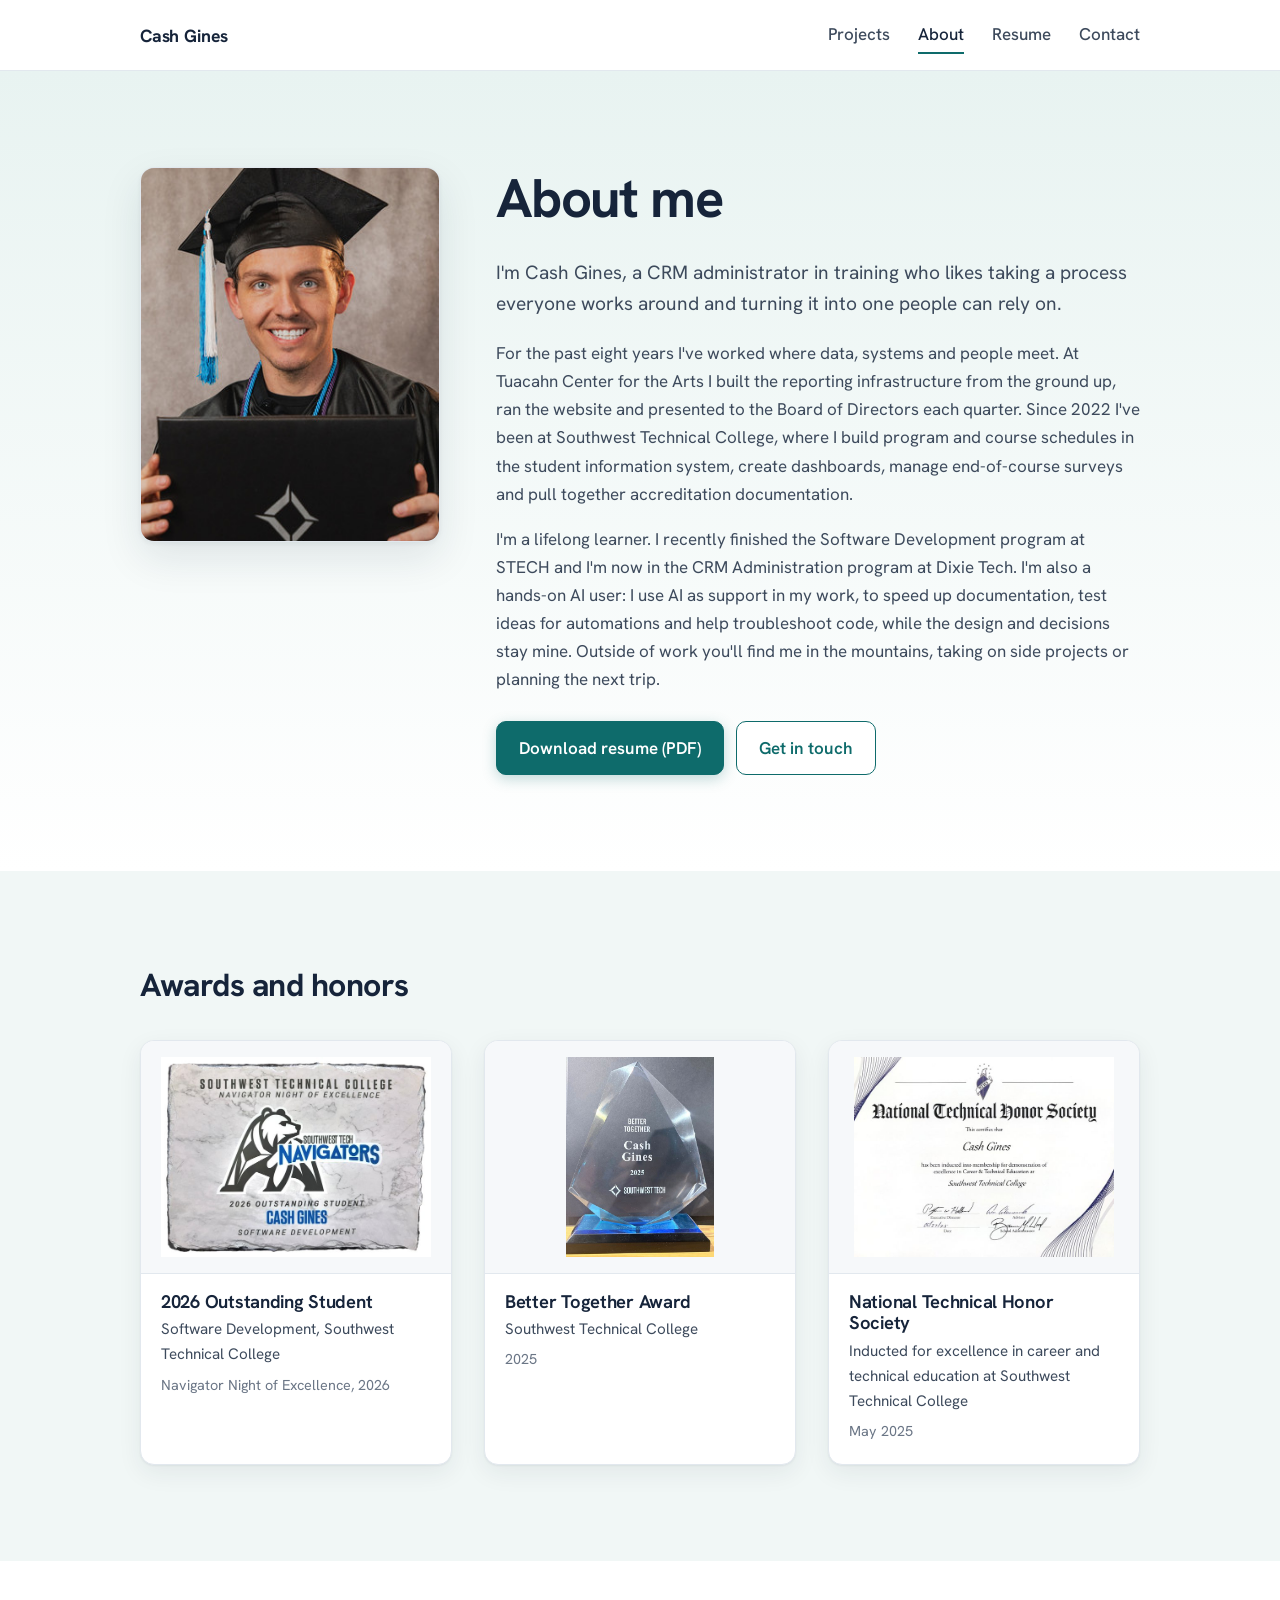
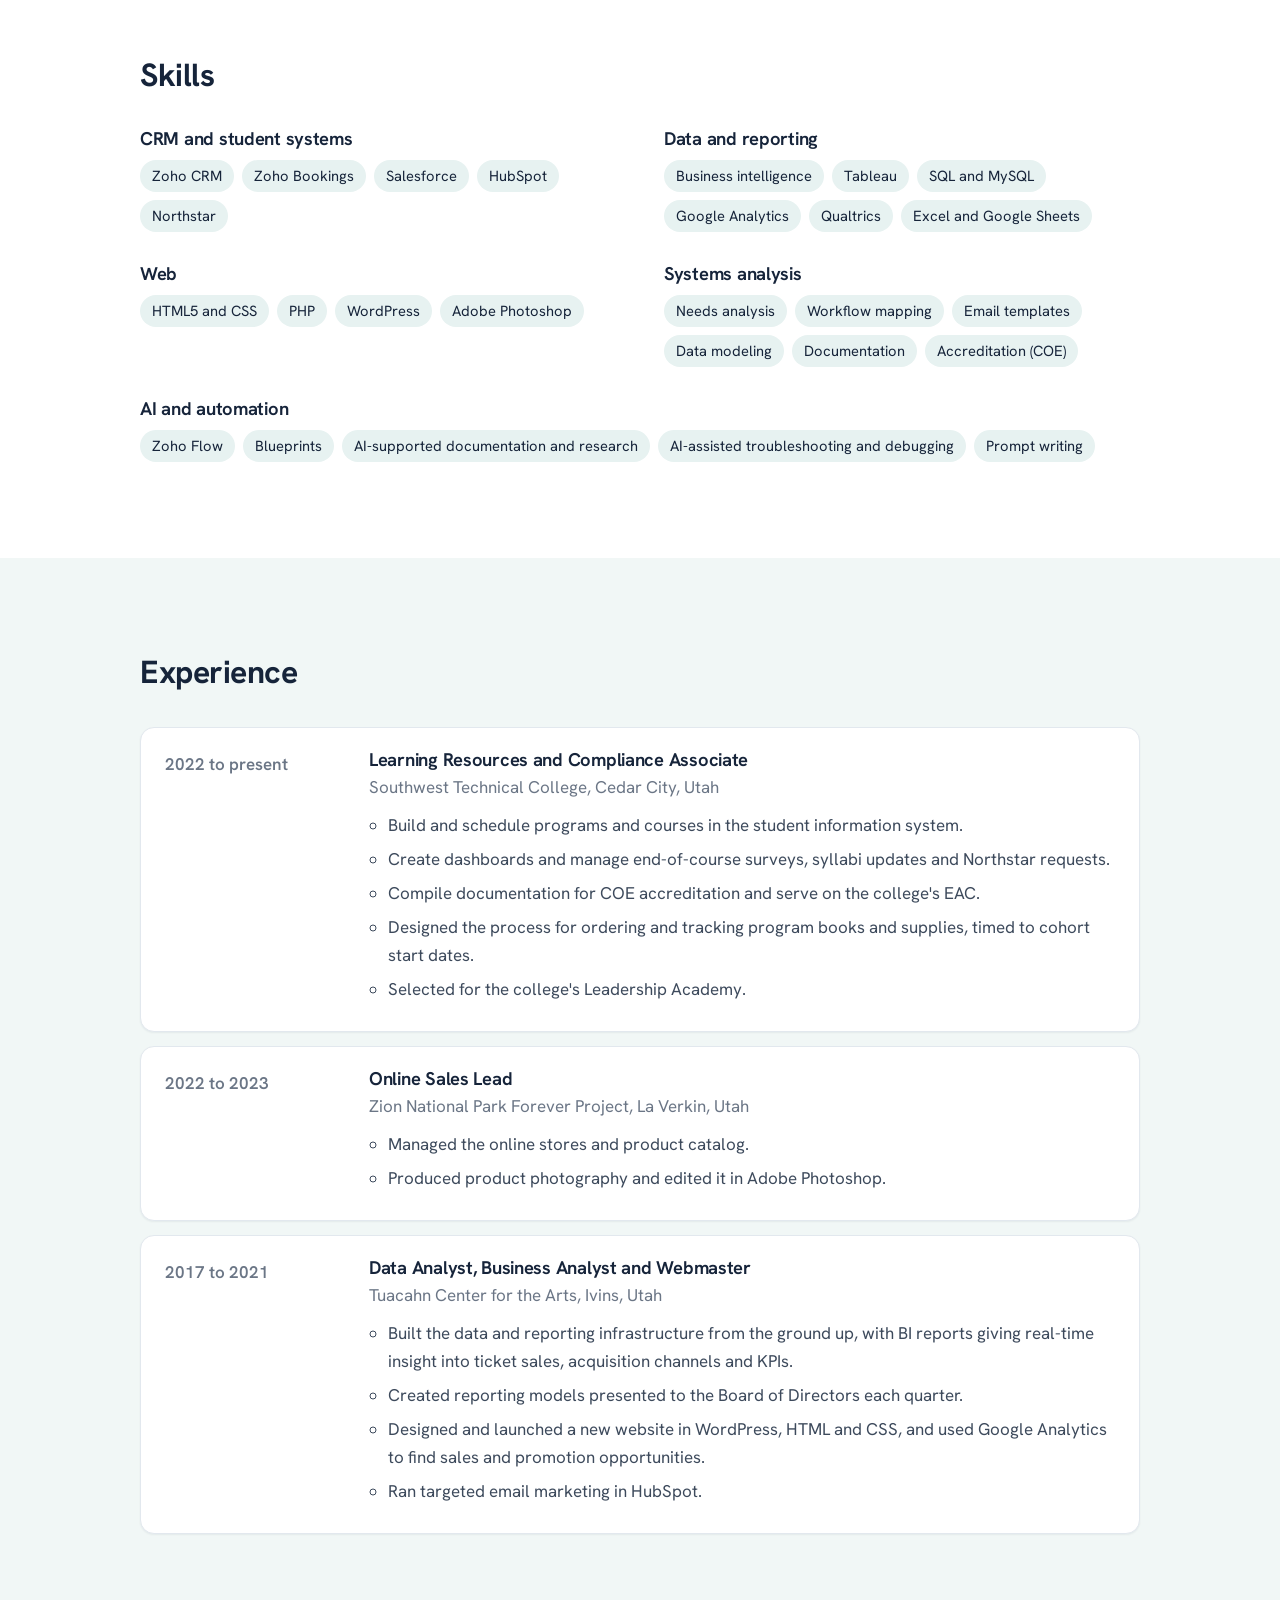
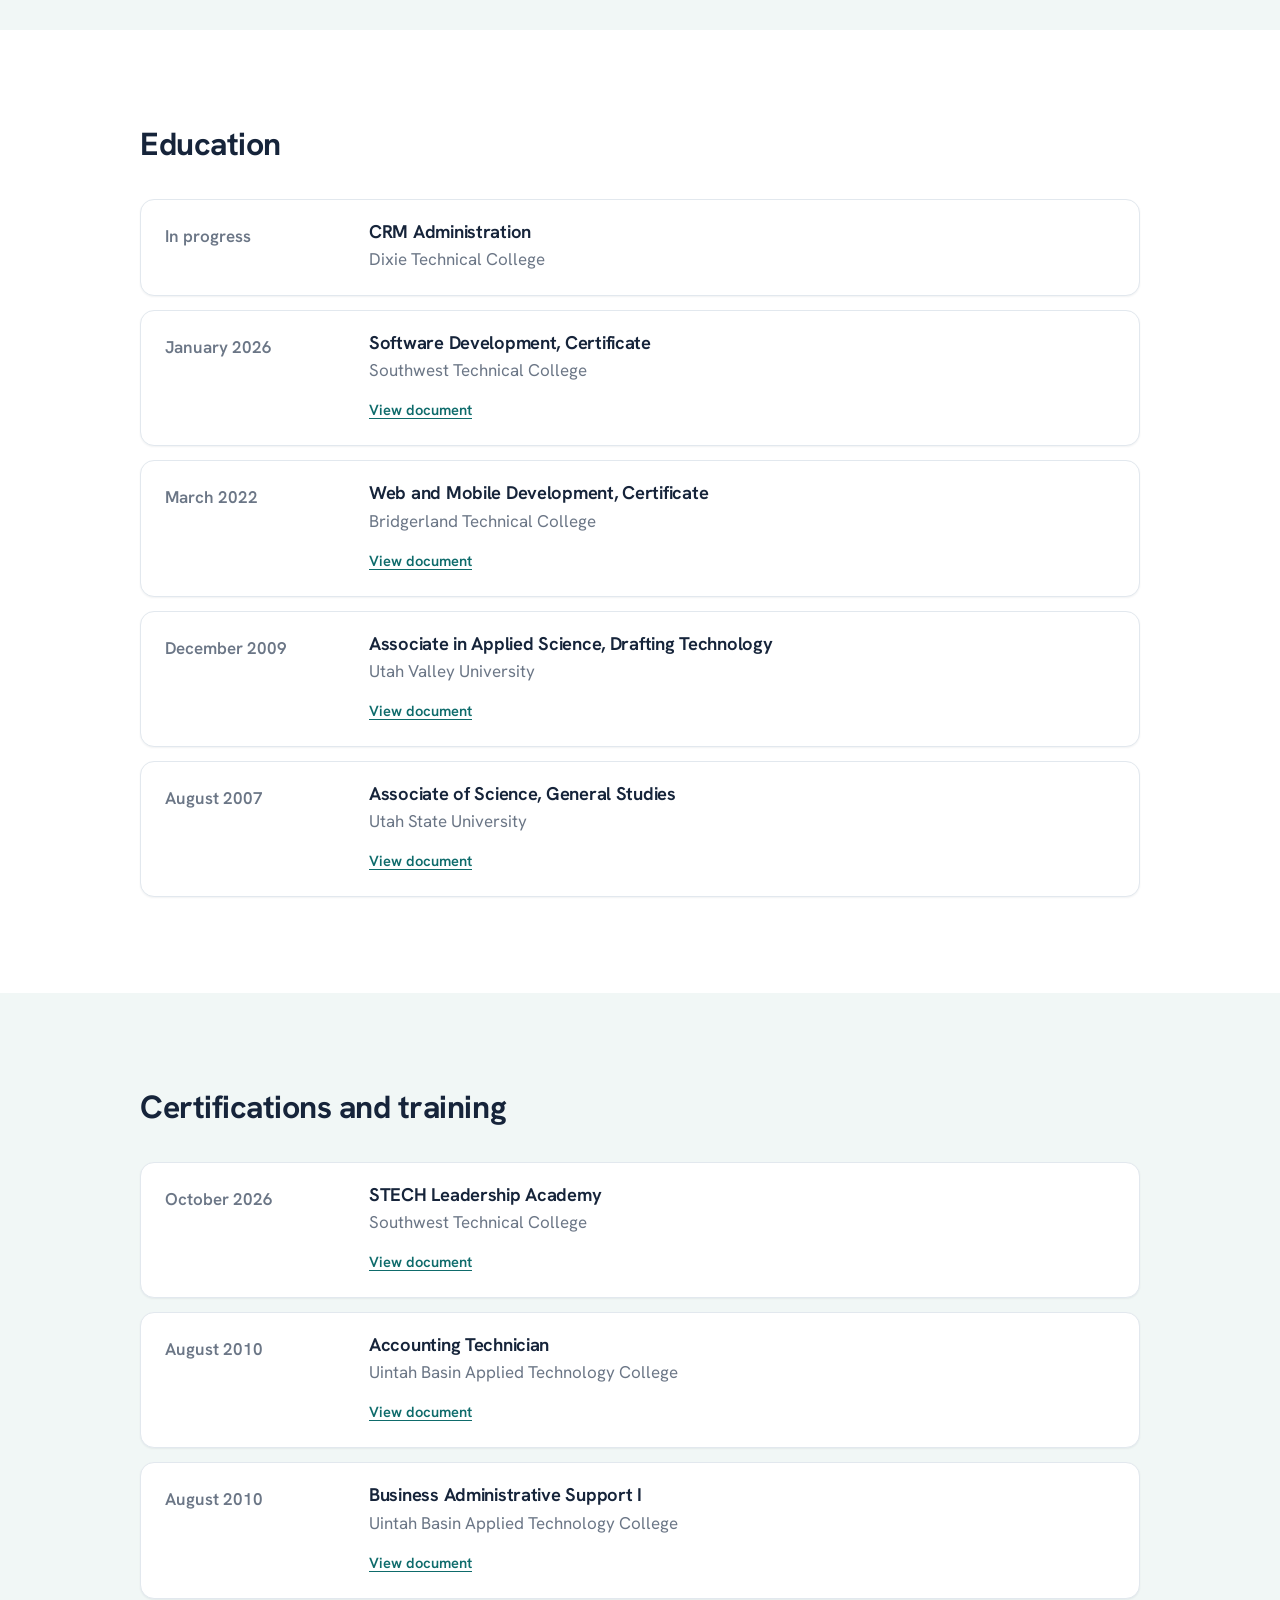
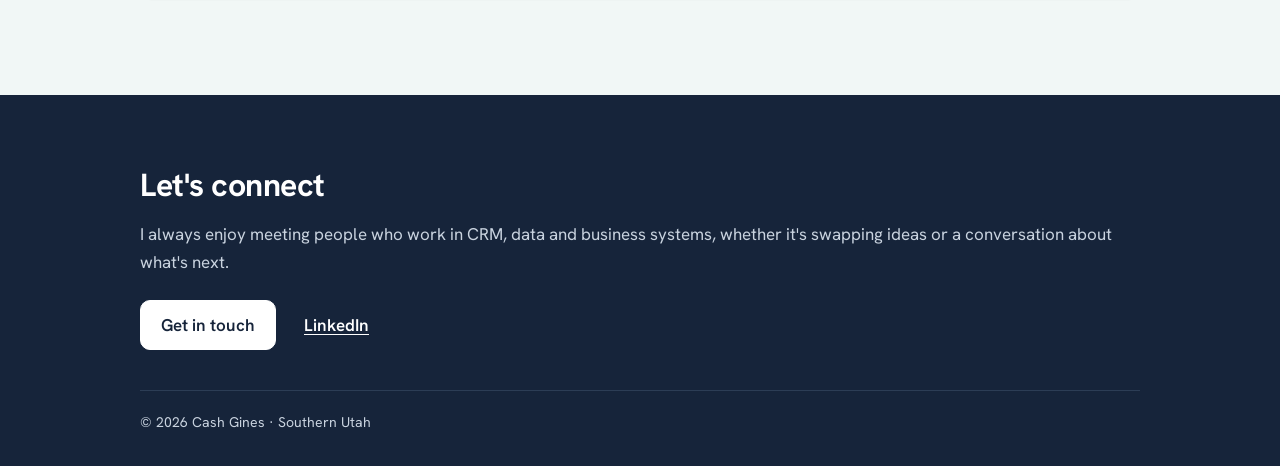
==== about.html @ d4843803 "update" ====
<!doctype html>
<html lang="en">
<head>
  <meta charset="utf-8">
  <meta name="viewport" content="width=device-width, initial-scale=1">
  <title>About | Cash Gines</title>
  <meta name="description" content="About Cash Gines: skills, experience, education and resume.">
  <link rel="icon" href="assets/img/favicon.svg" type="image/svg+xml">
  <link rel="preconnect" href="https://fonts.googleapis.com">
  <link rel="preconnect" href="https://fonts.gstatic.com" crossorigin>
  <link href="https://fonts.googleapis.com/css2?family=Hanken+Grotesk:wght@400;500;600;700&display=swap" rel="stylesheet">
  <link rel="stylesheet" href="assets/css/style.css">
  <script src="assets/js/lightbox.js" defer></script>
</head>
<body>
  <a class="skip-link" href="#main">Skip to content</a>

  <header class="site-header">
    <div class="wrap">
      <a class="brand" href="index.html">Cash Gines</a>
      <nav class="nav" aria-label="Main">
        <a href="projects.html">Projects</a>
        <a href="about.html" aria-current="page">About</a>
        <a href="assets/resume.pdf">Resume</a>
        <a href="contact.html">Contact</a>
      </nav>
    </div>
  </header>

  <main id="main">
    <section class="section page-head-about">
      <div class="wrap about-intro">
        <div class="portrait">
          <img src="assets/img/headshot-640.jpg"
               srcset="assets/img/headshot-320.jpg 320w, assets/img/headshot-640.jpg 640w, assets/img/headshot-960.jpg 960w, assets/img/headshot-1200.jpg 1200w"
               sizes="(max-width: 720px) 280px, 300px"
               alt="Cash Gines smiling in a graduation cap and gown" width="1200" height="1500">
        </div>
        <div>
          <h1>About me</h1>
          <p class="lead">I'm Cash Gines, a CRM administrator in training who likes taking a process everyone works around and turning it into one people can rely on.</p>
          <p>For the past eight years I've worked where data, systems and people meet. At Tuacahn Center for the Arts I built the reporting infrastructure from the ground up, ran the website and presented to the Board of Directors each quarter. Since 2022 I've been at Southwest Technical College, where I build program and course schedules in the student information system, create dashboards, manage end-of-course surveys and pull together accreditation documentation.</p>
          <p>I'm a lifelong learner. I recently finished the Software Development program at STECH and I'm now in the CRM Administration program at Dixie Tech. I'm also a hands-on AI user: I use AI as support in my work, to speed up documentation, test ideas for automations and help troubleshoot code, while the design and decisions stay mine. Outside of work you'll find me in the mountains, taking on side projects or planning the next trip.</p>
          <div class="actions">
            <a class="btn btn-primary" href="assets/resume.pdf">Download resume (PDF)</a>
            <a class="btn btn-secondary" href="contact.html">Get in touch</a>
          </div>
        </div>
      </div>
    </section>

    <section class="section band">
      <div class="wrap">
        <div class="section-intro"><h2>Awards and honors</h2></div>
        <ul class="awards">
          <li class="award">
            <a class="award-img" href="assets/img/credentials/award-outstanding-student-2026.jpg" data-lightbox data-caption="2026 Outstanding Student">
              <img src="assets/img/credentials/award-outstanding-student-2026-thumb.jpg" alt="2026 Outstanding Student" loading="lazy">
            </a>
            <div class="award-body">
              <h3>2026 Outstanding Student</h3>
              <p class="award-org">Software Development, Southwest Technical College</p>
              <p class="award-date">Navigator Night of Excellence, 2026</p>
            </div>
          </li>
          <li class="award">
            <a class="award-img" href="assets/img/credentials/award-better-together-2025.jpg" data-lightbox data-caption="Better Together Award">
              <img src="assets/img/credentials/award-better-together-2025-thumb.jpg" alt="Better Together Award" loading="lazy">
            </a>
            <div class="award-body">
              <h3>Better Together Award</h3>
              <p class="award-org">Southwest Technical College</p>
              <p class="award-date">2025</p>
            </div>
          </li>
          <li class="award">
            <a class="award-img" href="assets/img/credentials/nths-induction-2025.jpg" data-lightbox data-caption="National Technical Honor Society">
              <img src="assets/img/credentials/nths-induction-2025-thumb.jpg" alt="National Technical Honor Society" loading="lazy">
            </a>
            <div class="award-body">
              <h3>National Technical Honor Society</h3>
              <p class="award-org">Inducted for excellence in career and technical education at Southwest Technical College</p>
              <p class="award-date">May 2025</p>
            </div>
          </li>
        </ul>
      </div>
    </section>

    <section class="section">
      <div class="wrap">
        <div class="section-intro"><h2>Skills</h2></div>
        <div class="skills">
          <div>
            <h3>CRM and student systems</h3>
            <ul><li>Zoho CRM</li><li>Zoho Bookings</li><li>Salesforce</li><li>HubSpot</li><li>Northstar</li></ul>
          </div>
          <div>
            <h3>Data and reporting</h3>
            <ul><li>Business intelligence</li><li>Tableau</li><li>SQL and MySQL</li><li>Google Analytics</li><li>Qualtrics</li><li>Excel and Google Sheets</li></ul>
          </div>
          <div>
            <h3>Web</h3>
            <ul><li>HTML5 and CSS</li><li>PHP</li><li>WordPress</li><li>Adobe Photoshop</li></ul>
          </div>
          <div>
            <h3>Systems analysis</h3>
            <ul><li>Needs analysis</li><li>Workflow mapping</li><li>Email templates</li><li>Data modeling</li><li>Documentation</li><li>Accreditation (COE)</li></ul>
          </div>
          <div class="skills-wide">
            <h3>AI and automation</h3>
            <ul><li>Zoho Flow</li><li>Blueprints</li><li>AI-supported documentation and research</li><li>AI-assisted troubleshooting and debugging</li><li>Prompt writing</li></ul>
          </div>
        </div>
      </div>
    </section>

    <section class="section band">
      <div class="wrap">
        <div class="section-intro"><h2>Experience</h2></div>
        <ol class="timeline">
          <li>
            <div class="when">2022 to present</div>
            <div>
              <h3>Learning Resources and Compliance Associate</h3>
              <div class="where">Southwest Technical College, Cedar City, Utah</div>
              <ul>
                <li>Build and schedule programs and courses in the student information system.</li>
                <li>Create dashboards and manage end-of-course surveys, syllabi updates and Northstar requests.</li>
                <li>Compile documentation for COE accreditation and serve on the college's EAC.</li>
                <li>Designed the process for ordering and tracking program books and supplies, timed to cohort start dates.</li>
                <li>Selected for the college's Leadership Academy.</li>
              </ul>
            </div>
          </li>
          <li>
            <div class="when">2022 to 2023</div>
            <div>
              <h3>Online Sales Lead</h3>
              <div class="where">Zion National Park Forever Project, La Verkin, Utah</div>
              <ul>
                <li>Managed the online stores and product catalog.</li>
                <li>Produced product photography and edited it in Adobe Photoshop.</li>
              </ul>
            </div>
          </li>
          <li>
            <div class="when">2017 to 2021</div>
            <div>
              <h3>Data Analyst, Business Analyst and Webmaster</h3>
              <div class="where">Tuacahn Center for the Arts, Ivins, Utah</div>
              <ul>
                <li>Built the data and reporting infrastructure from the ground up, with BI reports giving real-time insight into ticket sales, acquisition channels and KPIs.</li>
                <li>Created reporting models presented to the Board of Directors each quarter.</li>
                <li>Designed and launched a new website in WordPress, HTML and CSS, and used Google Analytics to find sales and promotion opportunities.</li>
                <li>Ran targeted email marketing in HubSpot.</li>
              </ul>
            </div>
          </li>
        </ol>
      </div>
    </section>

    <section class="section">
      <div class="wrap">
        <div class="section-intro"><h2>Education</h2></div>
        <ol class="timeline">
          <li>
            <div class="when">In progress</div>
            <div>
              <h3>CRM Administration</h3>
              <div class="where">Dixie Technical College</div>
            </div>
          </li>
          <li>
            <div class="when">January 2026</div>
            <div>
              <h3>Software Development, Certificate</h3>
              <div class="where">Southwest Technical College</div>
              <a class="view-doc" href="assets/img/credentials/stech-software-development-2026.jpg" data-lightbox data-caption="Software Development, Certificate">View document</a>
            </div>
          </li>
          <li>
            <div class="when">March 2022</div>
            <div>
              <h3>Web and Mobile Development, Certificate</h3>
              <div class="where">Bridgerland Technical College</div>
              <a class="view-doc" href="assets/img/credentials/bridgerland-web-mobile-2022.jpg" data-lightbox data-caption="Web and Mobile Development, Certificate">View document</a>
            </div>
          </li>
          <li>
            <div class="when">December 2009</div>
            <div>
              <h3>Associate in Applied Science, Drafting Technology</h3>
              <div class="where">Utah Valley University</div>
              <a class="view-doc" href="assets/img/credentials/uvu-aas-drafting-2009.jpg" data-lightbox data-caption="Associate in Applied Science, Drafting Technology">View document</a>
            </div>
          </li>
          <li>
            <div class="when">August 2007</div>
            <div>
              <h3>Associate of Science, General Studies</h3>
              <div class="where">Utah State University</div>
              <a class="view-doc" href="assets/img/credentials/usu-as-general-studies-2007.jpg" data-lightbox data-caption="Associate of Science, General Studies">View document</a>
            </div>
          </li>
        </ol>
      </div>
    </section>

    <section class="section band">
      <div class="wrap">
        <div class="section-intro"><h2>Certifications and training</h2></div>
        <ol class="timeline">
          <li>
            <div class="when">October 2026</div>
            <div>
              <h3>STECH Leadership Academy</h3>
              <div class="where">Southwest Technical College</div>
              <a class="view-doc" href="assets/img/credentials/stech-leadership-academy-2026.jpg" data-lightbox data-caption="STECH Leadership Academy">View document</a>
            </div>
          </li>
          <li>
            <div class="when">August 2010</div>
            <div>
              <h3>Accounting Technician</h3>
              <div class="where">Uintah Basin Applied Technology College</div>
              <a class="view-doc" href="assets/img/credentials/ubatc-accounting-technician-2010.jpg" data-lightbox data-caption="Accounting Technician">View document</a>
            </div>
          </li>
          <li>
            <div class="when">August 2010</div>
            <div>
              <h3>Business Administrative Support I</h3>
              <div class="where">Uintah Basin Applied Technology College</div>
              <a class="view-doc" href="assets/img/credentials/ubatc-business-admin-support-2010.jpg" data-lightbox data-caption="Business Administrative Support I">View document</a>
            </div>
          </li>
        </ol>
      </div>
    </section>
  </main>

  <footer class="site-footer">
    <div class="wrap">
      <div class="footer-top">
        <div>
          <h2>Let's connect</h2>
          <p>I always enjoy meeting people who work in CRM, data and business systems, whether it's swapping ideas or a conversation about what's next.</p>
        </div>
        <ul class="footer-links">
          <li><a class="btn btn-light" href="contact.html">Get in touch</a></li>
          <li><a href="https://www.linkedin.com/in/your-profile">LinkedIn</a></li>
        </ul>
      </div>
      <p class="footer-meta">© 2026 Cash Gines · Southern Utah</p>
    </div>
  </footer>
  <dialog class="lightbox" aria-label="Document viewer">
    <button class="lightbox-close" type="button" aria-label="Close">&times;</button>
    <img alt="">
    <p class="lightbox-caption"></p>
  </dialog>
</body>
</html>
---- assets/css/style.css ----
/* ==========================================================
   Portfolio styles
   Edit the colors and fonts in :root to change the whole site.
   ========================================================== */

:root {
  --ink: #16243a;          /* headings, nav */
  --text: #3d4a5c;         /* body text */
  --muted: #6b7686;        /* secondary text */
  --paper: #ffffff;        /* page background */
  --surface: #ffffff;      /* cards and panels */
  --band: #f1f7f6;         /* soft teal bands between sections */
  --wash: #e8f3f1;         /* top-of-page tint */
  --line: #e2e8ee;         /* borders and rules */
  --accent: #0e6b6b;       /* links, buttons, pipeline */
  --accent-dark: #0a5252;
  --accent-soft: #e7f2f1;

  --font: "Hanken Grotesk", system-ui, -apple-system, "Segoe UI", sans-serif;

  --wrap: 1080px;
  --gutter: clamp(16px, 4vw, 40px);
  --radius: 14px;
  --shadow-sm: 0 1px 2px rgba(22, 36, 58, 0.06);
  --shadow: 0 1px 2px rgba(22, 36, 58, 0.05), 0 8px 24px rgba(22, 36, 58, 0.07);
  --shadow-lg: 0 2px 4px rgba(22, 36, 58, 0.05), 0 16px 40px rgba(22, 36, 58, 0.10);
}

*,
*::before,
*::after { box-sizing: border-box; }

html { -webkit-text-size-adjust: 100%; }

body {
  margin: 0;
  background: var(--paper);
  color: var(--text);
  font-family: var(--font);
  font-size: 1.0625rem;
  line-height: 1.65;
}

img { max-width: 100%; display: block; }

a { color: var(--accent); text-underline-offset: 3px; }
a:hover { color: var(--accent-dark); }

:focus-visible {
  outline: 3px solid var(--accent);
  outline-offset: 3px;
  border-radius: 4px;
}

h1, h2, h3 {
  color: var(--ink);
  line-height: 1.15;
  letter-spacing: -0.015em;
  margin: 0 0 0.5em;
}
h1 { font-size: clamp(2.1rem, 5vw, 3.4rem); font-weight: 700; letter-spacing: -0.03em; }
h2 { font-size: clamp(1.5rem, 3vw, 2rem); font-weight: 700; }
h3 { font-size: 1.15rem; font-weight: 650; }
p { margin: 0 0 1em; max-width: 68ch; }

.wrap {
  max-width: var(--wrap);
  margin: 0 auto;
  padding: 0 var(--gutter);
}

.skip-link {
  position: absolute;
  left: -999px;
  top: 8px;
  background: var(--ink);
  color: #fff;
  padding: 8px 14px;
  border-radius: 6px;
  z-index: 10;
}
.skip-link:focus { left: 8px; }

/* ---------- Header ---------- */

.site-header {
  position: sticky;
  top: 0;
  z-index: 20;
  background: rgba(255, 255, 255, 0.88);
  -webkit-backdrop-filter: saturate(180%) blur(12px);
  backdrop-filter: saturate(180%) blur(12px);
  border-bottom: 1px solid var(--line);
}
.site-header .wrap {
  display: flex;
  align-items: center;
  justify-content: space-between;
  gap: 16px;
  flex-wrap: wrap;
  padding-top: 16px;
  padding-bottom: 16px;
}
.brand {
  color: var(--ink);
  font-weight: 700;
  font-size: 1.1rem;
  text-decoration: none;
  letter-spacing: -0.01em;
}
.nav { display: flex; gap: clamp(14px, 3vw, 28px); flex-wrap: wrap; }
.nav a {
  color: var(--text);
  text-decoration: none;
  font-weight: 500;
  padding: 4px 0;
  border-bottom: 2px solid transparent;
}
.nav a:hover { color: var(--ink); }
.nav a[aria-current="page"] { color: var(--ink); border-bottom-color: var(--accent); }

/* ---------- Buttons ---------- */

.actions { display: flex; flex-wrap: wrap; gap: 12px; margin-top: 28px; }
.btn {
  display: inline-block;
  padding: 12px 22px;
  border-radius: 10px;
  font-weight: 600;
  text-decoration: none;
  border: 1.5px solid var(--accent);
  transition: background-color 0.15s, color 0.15s;
}
.btn-primary { background: var(--accent); color: #fff; box-shadow: 0 4px 14px rgba(14, 107, 107, 0.25); }
.btn-primary:hover { background: var(--accent-dark); border-color: var(--accent-dark); color: #fff; }
.btn-secondary { background: var(--surface); color: var(--accent); }
.btn-secondary:hover { background: var(--accent-soft); color: var(--accent-dark); }

/* ---------- Sections ----------
   Every block in <main> uses the same vertical rhythm. Sections marked
   "band" get a soft teal background so the page alternates. */

main { display: block; }
.section,
.hero { padding: clamp(56px, 8vw, 96px) 0; }
.band { background: var(--band); }

/* Soft tint at the top of each page that fades into white */
.hero,
.page-head,
.page-head-about {
  background: linear-gradient(180deg, var(--wash) 0%, rgba(232, 243, 241, 0) 100%);
}
.page-head { padding: clamp(48px, 7vw, 80px) 0 clamp(32px, 5vw, 48px); }
.page-head h1 { margin-bottom: 0.3em; }
.page-head .lead { margin-bottom: 0; max-width: none; }
.section-intro { margin-bottom: 36px; }
.section-intro > :last-child { margin-bottom: 0; }
.lead { font-size: 1.2rem; color: var(--text); }
.muted { color: var(--muted); }

/* ---------- Home hero: headline left, intro right, pipeline across ---------- */

.hero-grid {
  display: grid;
  grid-template-columns: minmax(0, 1fr) minmax(0, 432px);
  gap: clamp(24px, 4vw, 48px);
  align-items: end;
}
@media (max-width: 900px) { .hero-grid { grid-template-columns: 1fr; } }
.hero h1 { margin-bottom: 0; }
.hero .lead { margin-bottom: 0; }

/* The pipeline strip: the one signature visual on the site.
   Rename the stages to match your own Zoho build. */
.pipeline {
  margin: clamp(40px, 6vw, 64px) 0 0;
  background: var(--surface);
  border: 1px solid var(--line);
  border-radius: var(--radius);
  padding: 24px;
  box-shadow: var(--shadow);
}
.pipeline-caption { font-size: 0.92rem; color: var(--muted); margin: 0 0 16px; }
.pipeline ol {
  list-style: none;
  margin: 0;
  padding: 0;
  display: grid;
  grid-template-columns: repeat(6, 1fr);
}
.pipeline li {
  padding: 14px 18px 14px 26px;
  background: var(--accent-soft);
  color: var(--ink);
  font-weight: 600;
  font-size: 0.95rem;
  clip-path: polygon(0 0, calc(100% - 14px) 0, 100% 50%, calc(100% - 14px) 100%, 0 100%, 14px 50%);
  margin-right: -6px;
}
.pipeline li:first-child {
  padding-left: 18px;
  clip-path: polygon(0 0, calc(100% - 14px) 0, 100% 50%, calc(100% - 14px) 100%, 0 100%);
  border-radius: 6px 0 0 6px;
}
.pipeline li:last-child { background: var(--accent); color: #fff; margin-right: 0; }
.pipeline li span { display: block; font-weight: 400; font-size: 0.82rem; color: var(--muted); }
.pipeline li:last-child span { color: #d6ecea; }

@media (max-width: 900px) {
  .pipeline ol { grid-template-columns: 1fr; gap: 6px; }
  .pipeline li,
  .pipeline li:first-child {
    clip-path: none;
    margin-right: 0;
    padding-left: 18px;
    border-radius: 6px;
    border-left: 4px solid var(--accent);
  }
}

/* ---------- Featured project ---------- */

.feature {
  display: grid;
  grid-template-columns: 1.15fr 1fr;
  gap: clamp(24px, 5vw, 56px);
  align-items: center;
}
@media (max-width: 820px) { .feature { grid-template-columns: 1fr; } }

.media-frame {
  display: block;
  position: relative;
  aspect-ratio: 16 / 9;
  border-radius: var(--radius);
  overflow: hidden;
  background: var(--ink);
  border: 1px solid var(--line);
  box-shadow: var(--shadow);
}
.media-frame iframe,
.media-frame video,
.media-frame img { position: absolute; inset: 0; width: 100%; height: 100%; border: 0; object-fit: cover; }
.media-placeholder {
  position: absolute;
  inset: 0;
  display: grid;
  place-items: center;
  color: #c9d3df;
  text-align: center;
  padding: 24px;
  font-size: 0.95rem;
}

.tags { display: flex; flex-wrap: wrap; gap: 8px; list-style: none; margin: 0 0 20px; padding: 0; }
.tags li {
  font-size: 0.85rem;
  padding: 3px 10px;
  border: 1px solid var(--line);
  border-radius: 999px;
  color: var(--text);
  background: var(--surface);
}

/* ---------- Focus areas (home) ---------- */

.focus {
  display: grid;
  grid-template-columns: repeat(3, 1fr);
  gap: clamp(16px, 3vw, 28px);
}
@media (max-width: 820px) { .focus { grid-template-columns: 1fr; } }
.focus > div {
  background: var(--surface);
  border: 1px solid var(--line);
  border-top: 3px solid var(--accent);
  border-radius: var(--radius);
  padding: 24px 24px 8px;
  box-shadow: var(--shadow);
}
.focus p { color: var(--text); }

/* ---------- Projects list ---------- */

.project-row {
  display: grid;
  grid-template-columns: 340px 1fr;
  gap: clamp(20px, 4vw, 40px);
  padding: clamp(16px, 3vw, 28px);
  background: var(--surface);
  border: 1px solid var(--line);
  border-radius: calc(var(--radius) + 4px);
  box-shadow: var(--shadow);
  align-items: center;
}
.project-row + .project-row { margin-top: 24px; }
.project-row .media-frame { box-shadow: none; }
.project-row > div > :last-child { margin-bottom: 0; }
@media (max-width: 760px) { .project-row { grid-template-columns: 1fr; } }
.project-row h2 { font-size: 1.5rem; }
.project-row h2 a { color: var(--ink); text-decoration: none; }
.project-row h2 a:hover { color: var(--accent); }

.empty-note {
  padding: 28px 0 0;
  margin: 0;
  color: var(--muted);
}

/* ---------- Case study ---------- */

.case-header { padding: 0; }
.page-head-case { padding-bottom: clamp(88px, 12vw, 120px); }
.page-head-case + .wrap .case-video { margin-top: clamp(-88px, -9vw, -56px); position: relative; }
.case-header h1, .case-header .lead { max-width: none; }
.back-link { display: inline-block; margin-bottom: 24px; font-weight: 500; text-decoration: none; }
.case-header h1 { max-width: 22ch; }

.facts {
  display: grid;
  grid-template-columns: repeat(4, 1fr);
  gap: 20px;
  margin: 32px 0 0;
  padding: 18px 22px;
  background: var(--surface);
  border: 1px solid var(--line);
  border-radius: var(--radius);
  box-shadow: var(--shadow-sm);
}
@media (max-width: 720px) { .facts { grid-template-columns: 1fr 1fr; } }
.facts dt { font-size: 0.85rem; color: var(--muted); }
.facts dd { margin: 2px 0 0; color: var(--ink); font-weight: 600; }

.case-video { padding-bottom: 8px; }
.case-video .media-frame { box-shadow: var(--shadow-lg); }

.prose { max-width: 720px; }

.wrap-narrow { max-width: calc(800px + 2 * var(--gutter)); }
.case-body { padding: 48px 0 clamp(56px, 8vw, 96px); }
.media-frame img.fit-contain { object-fit: contain; background: #eef0f8; }
.case-body p, .case-body ul { max-width: none; }
main .case-body h2 { margin-top: 56px; }
main .case-body > h2:first-child { margin-top: 0; }
.case-body ul:not([class]) { padding-left: 1.2em; }
.case-body ul:not([class]) li { margin-bottom: 0.5em; }
.case-body .chapters, .case-body .problems, .case-body .figure { max-width: none; margin-top: 20px; }
.case-body .figure { margin-top: 32px; }
.prose h2 { margin-top: 2.2em; }
.prose h2:first-child { margin-top: 0; }
.prose ul { padding-left: 1.2em; max-width: 66ch; }
.prose li { margin-bottom: 0.5em; }

.chapters { list-style: none; padding: 0; margin: 0; }
.chapters li {
  display: grid;
  grid-template-columns: 64px 1fr;
  gap: 16px;
  padding: 12px 0;
  border-bottom: 1px solid var(--line);
}
.chapters time { font-variant-numeric: tabular-nums; color: var(--accent); font-weight: 600; }
.chapters { border-top: 1px solid var(--line); }

/* ---------- About ---------- */

.about-intro {
  display: grid;
  grid-template-columns: 300px 1fr;
  gap: clamp(24px, 5vw, 56px);
  align-items: start;
}
@media (max-width: 720px) { .about-intro { grid-template-columns: 1fr; } }
.portrait {
  aspect-ratio: 4 / 5;
  border-radius: var(--radius);
  background: var(--accent-soft);
  border: 1px solid var(--line);
  display: grid;
  place-items: center;
  color: var(--muted);
  font-size: 0.9rem;
  overflow: hidden;
  max-width: 300px;
  box-shadow: var(--shadow-lg);
}
.portrait img { width: 100%; height: 100%; object-fit: cover; }

.skills {
  display: grid;
  grid-template-columns: repeat(2, 1fr);
  gap: 32px 48px;
}
@media (max-width: 720px) { .skills { grid-template-columns: 1fr; } }
.skills-wide { grid-column: 1 / -1; }
.skills ul { list-style: none; padding: 0; margin: 0; display: flex; flex-wrap: wrap; gap: 8px; }
.skills li {
  padding: 4px 12px;
  border-radius: 999px;
  background: var(--accent-soft);
  color: var(--ink);
  font-size: 0.92rem;
}

.timeline { list-style: none; padding: 0; margin: 0; display: grid; gap: 14px; }
.timeline > li {
  display: grid;
  grid-template-columns: 180px 1fr;
  gap: 24px;
  padding: 22px 24px;
  background: var(--surface);
  border: 1px solid var(--line);
  border-radius: var(--radius);
  box-shadow: var(--shadow-sm);
}
@media (max-width: 640px) { .timeline > li { grid-template-columns: 1fr; gap: 4px; padding: 18px; } }
.timeline .when { font-weight: 600; color: var(--accent); }
.timeline .when { color: var(--muted); font-variant-numeric: tabular-nums; }
.timeline h3 { margin-bottom: 2px; }
.timeline .where { color: var(--muted); margin-bottom: 10px; }
.timeline .where:last-child { margin-bottom: 0; }
.timeline ul { margin: 0; padding-left: 1.1em; }
.timeline ul li { margin-bottom: 0.35em; }

/* ---------- Footer ---------- */

.site-footer {
  background: var(--ink);
  color: #c9d3df;
  padding: clamp(48px, 7vw, 72px) 0 32px;
}
.site-footer h2 { color: #fff; }
.site-footer p { color: #c9d3df; max-width: none; }
.footer-top {
  display: flex;
  flex-wrap: wrap;
  justify-content: space-between;
  align-items: flex-end;
  gap: 24px 48px;
  margin-bottom: 40px;
}
.footer-top p { margin-bottom: 0; }
.site-footer a { color: #fff; }
.footer-links { display: flex; flex-wrap: wrap; gap: 12px 28px; list-style: none; padding: 0; margin: 0; }
.footer-links a { font-weight: 600; }
.footer-meta { font-size: 0.88rem; color: #8e9bab; border-top: 1px solid #2c3d55; padding-top: 20px; margin: 0; max-width: none; }

@media (prefers-reduced-motion: reduce) {
  * { transition: none !important; }
}

/* ---------- Case study extras ---------- */

.figure { margin: 0; }
.figure img {
  width: 100%;
  border: 1px solid var(--line);
  border-radius: var(--radius);
  background: var(--surface);
}
.figure figcaption { font-size: 0.92rem; color: var(--muted); margin-top: 10px; }

.problems { list-style: none; padding: 0; margin: 0; display: grid; grid-template-columns: repeat(2, 1fr); gap: 14px; }
@media (max-width: 720px) { .problems { grid-template-columns: 1fr; } }
.problems li {
  padding: 16px 18px;
  background: var(--band);
  border-radius: var(--radius);
  border-left: 3px solid var(--accent);
}
.problems strong { display: block; color: var(--ink); }


/* ---------- Interactive data model ---------- */

.dm {
  --dm-line: #c3cad3;
  --dm-blue: #2563eb;
  --dm-blue-soft: #e8f0fe;
  background: var(--surface);
  border: 1px solid var(--line);
  border-radius: var(--radius);
  box-shadow: var(--shadow);
}
.dm-stage { padding: 16px; }
.dm svg { display: block; width: 100%; height: auto; overflow: visible; }

.dm-edge {
  fill: none;
  stroke: var(--dm-line);
  stroke-width: 1.6;
  transition: stroke 0.2s, stroke-width 0.2s, opacity 0.2s;
}
.dm-edge.is-active { stroke: var(--dm-blue); stroke-width: 2.6; }
.dm.has-selection .dm-edge:not(.is-active) { opacity: 0.35; }

/* Module colors by group */
.grp-students { --g: #0e6b6b; --g-tint: #e6f3f1; --g-line: #a9d3cd; }
.grp-catalog  { --g: #6a4fbf; --g-tint: #f0ecfb; --g-line: #c9bdf0; }
.grp-costs    { --g: #b26b12; --g-tint: #fcf2e3; --g-line: #ecc896; }

.dm-node rect {
  fill: var(--g-tint);
  stroke: var(--g-line);
  stroke-width: 1.2;
  transition: fill 0.2s, stroke 0.2s, stroke-width 0.2s;
}
.dm-dot { fill: var(--g); transition: fill 0.2s; }
.dm-node text {
  font-family: var(--font);
  font-size: 13px;
  font-weight: 600;
  fill: var(--ink);
  pointer-events: none;
}
.dm[data-model="interactive"] .dm-node { cursor: pointer; transition: opacity 0.2s; }
.dm[data-model="interactive"] .dm-node:hover rect { stroke: var(--g); stroke-width: 1.8; }
.dm-node:focus { outline: none; }
.dm-node:focus-visible rect { stroke: var(--dm-blue); stroke-width: 2.5; }

.dm.has-selection .dm-node { opacity: 0.35; }
.dm.has-selection .dm-node.is-selected,
.dm.has-selection .dm-node.is-linked { opacity: 1; }
.dm-node.is-linked rect { stroke: var(--dm-blue); stroke-width: 2; }
.dm-node.is-selected rect { fill: var(--dm-blue); stroke: var(--dm-blue); }
.dm-node.is-selected .dm-dot { fill: #fff; }
.dm-node.is-selected text { fill: #fff; }

.dm-legend {
  list-style: none;
  display: flex;
  flex-wrap: wrap;
  gap: 8px 20px;
  margin: 0;
  padding: 0 24px 16px;
  font-size: 0.88rem;
  color: var(--text);
}
.dm-legend li { display: flex; align-items: center; gap: 8px; }
.dm-legend li::before {
  content: "";
  width: 10px;
  height: 10px;
  border-radius: 50%;
  background: var(--g);
}

.dm-tag {
  display: inline-block;
  font-size: 0.82rem;
  font-weight: 600;
  color: var(--g);
  background: var(--g-tint);
  border-radius: 999px;
  padding: 2px 10px;
  margin-bottom: 8px !important;
}

.dm-panel {
  border-top: 1px solid var(--line);
  padding: 20px 24px 24px;
  min-height: 148px;
}
.dm-panel h3 { margin-bottom: 6px; }
.dm-panel p { margin-bottom: 12px; }
.dm-hint { color: var(--muted); margin: 0; }
.dm-label { font-size: 0.9rem; color: var(--muted); margin-bottom: 8px !important; }
.dm-links { list-style: none; padding: 0; margin: 0; display: flex; flex-wrap: wrap; gap: 8px; }
.dm-links button {
  font: inherit;
  font-size: 0.9rem;
  padding: 4px 12px;
  border-radius: 999px;
  border: 1px solid var(--dm-blue);
  background: var(--dm-blue-soft);
  color: #1a4fb8;
  cursor: pointer;
}
.dm-links button:hover { background: #d6e4fd; }

/* Preview version inside a 16:9 thumbnail frame */
.media-frame .dm {
  position: absolute;
  inset: 0;
  border: 0;
  border-radius: 0;
  box-shadow: none;
  display: grid;
  align-items: center;
}
.media-frame .dm-stage { padding: 6%; }

@media (prefers-reduced-motion: reduce) {
  .dm-edge, .dm-node, .dm-node rect { transition: none; }
}

/* ---------- Awards ---------- */

.awards {
  list-style: none;
  margin: 0;
  padding: 0;
  display: grid;
  grid-template-columns: repeat(3, 1fr);
  gap: clamp(20px, 3vw, 32px);
}
@media (max-width: 860px) { .awards { grid-template-columns: 1fr; max-width: 520px; } }
.award {
  background: var(--surface);
  border: 1px solid var(--line);
  border-radius: var(--radius);
  box-shadow: var(--shadow);
  overflow: hidden;
  display: flex;
  flex-direction: column;
}
.award-img {
  display: block;
  position: relative;
  aspect-ratio: 4 / 3;
  background: #f6f8fa;
}
.award-img img {
  position: absolute;
  inset: 16px;
  width: calc(100% - 32px);
  height: calc(100% - 32px);
  object-fit: contain;
  transition: transform 0.2s;
}
.award-img:hover img { transform: scale(1.03); }
.award-body { padding: 18px 20px 20px; border-top: 1px solid var(--line); }
.award-body h3 { margin-bottom: 4px; }
.award-org { margin: 0 0 6px; color: var(--text); font-size: 0.95rem; }
.award-date { margin: 0; color: var(--muted); font-size: 0.9rem; }

/* "View document" links in the timelines */
.view-doc {
  display: inline-block;
  margin-top: 4px;
  font-size: 0.92rem;
  font-weight: 600;
}

/* ---------- Lightbox ---------- */

.lightbox {
  border: 0;
  padding: 0;
  background: transparent;
  max-width: min(1100px, 94vw);
  max-height: 94vh;
  overflow: visible;
}
.lightbox::backdrop { background: rgba(14, 22, 34, 0.82); }
.lightbox img {
  display: block;
  max-width: 100%;
  max-height: calc(94vh - 60px);
  width: auto;
  height: auto;
  margin: 0 auto;
  border-radius: 6px;
  background: #fff;
  box-shadow: 0 20px 60px rgba(0, 0, 0, 0.35);
}
.lightbox-caption { color: #fff; text-align: center; margin: 14px auto 0; max-width: none; }
.lightbox-close {
  position: absolute;
  top: -14px;
  right: -14px;
  width: 40px;
  height: 40px;
  border-radius: 50%;
  border: 0;
  background: #fff;
  color: var(--ink);
  font-size: 1.6rem;
  line-height: 1;
  cursor: pointer;
  box-shadow: 0 4px 14px rgba(0, 0, 0, 0.3);
}
@media (prefers-reduced-motion: reduce) { .award-img img { transition: none; } }

/* Home: the featured project follows the hero directly, so trim the gap */
.hero { padding-bottom: clamp(40px, 6vw, 64px); }
.hero + .section { padding-top: clamp(24px, 4vw, 48px); }

/* ---------- Contact form ---------- */

.contact-form {
  max-width: 640px;
  background: var(--surface);
  border: 1px solid var(--line);
  border-radius: var(--radius);
  box-shadow: var(--shadow);
  padding: clamp(20px, 4vw, 36px);
}
.field { margin-bottom: 20px; }
.field label { display: block; font-weight: 600; color: var(--ink); margin-bottom: 6px; }
.field input,
.field textarea {
  width: 100%;
  font: inherit;
  color: var(--ink);
  padding: 12px 14px;
  border: 1px solid #cfd8e0;
  border-radius: 10px;
  background: #fff;
  transition: border-color 0.15s, box-shadow 0.15s;
}
.field textarea { resize: vertical; min-height: 140px; }
.field input:focus,
.field textarea:focus {
  outline: none;
  border-color: var(--accent);
  box-shadow: 0 0 0 3px rgba(14, 107, 107, 0.18);
}
.field-hint { font-size: 0.88rem; color: var(--muted); margin: 6px 0 0; }
.contact-form .btn { cursor: pointer; font: inherit; font-weight: 600; }
.contact-form .btn:disabled { opacity: 0.7; cursor: default; }
.hp { position: absolute; left: -9999px; width: 1px; height: 1px; opacity: 0; }
.form-status { margin: 16px 0 0; font-weight: 500; }
.form-status:empty { display: none; }
.form-status.is-success { color: var(--accent-dark); }
.form-status.is-error { color: #b42318; }

/* Footer button on navy */
.footer-links { align-items: center; }
.btn-light { background: #fff; color: var(--ink) !important; border-color: #fff; padding: 10px 20px; }
.btn-light:hover { background: var(--accent-soft); border-color: var(--accent-soft); }
.site-footer .footer-links .btn-light { text-decoration: none; }

.contact-grid {
  display: grid;
  grid-template-columns: minmax(0, 1.5fr) minmax(0, 1fr);
  gap: clamp(24px, 4vw, 48px);
  align-items: start;
}
@media (max-width: 860px) { .contact-grid { grid-template-columns: 1fr; } }
.contact-grid .contact-form { max-width: none; }
.contact-aside h2 { font-size: 1.3rem; margin-bottom: 16px; }
.contact-aside ul { list-style: none; margin: 0; padding: 0; display: grid; gap: 18px; }
.contact-aside li { padding-left: 16px; border-left: 3px solid var(--accent); color: var(--text); }
.contact-aside strong { display: block; color: var(--ink); }
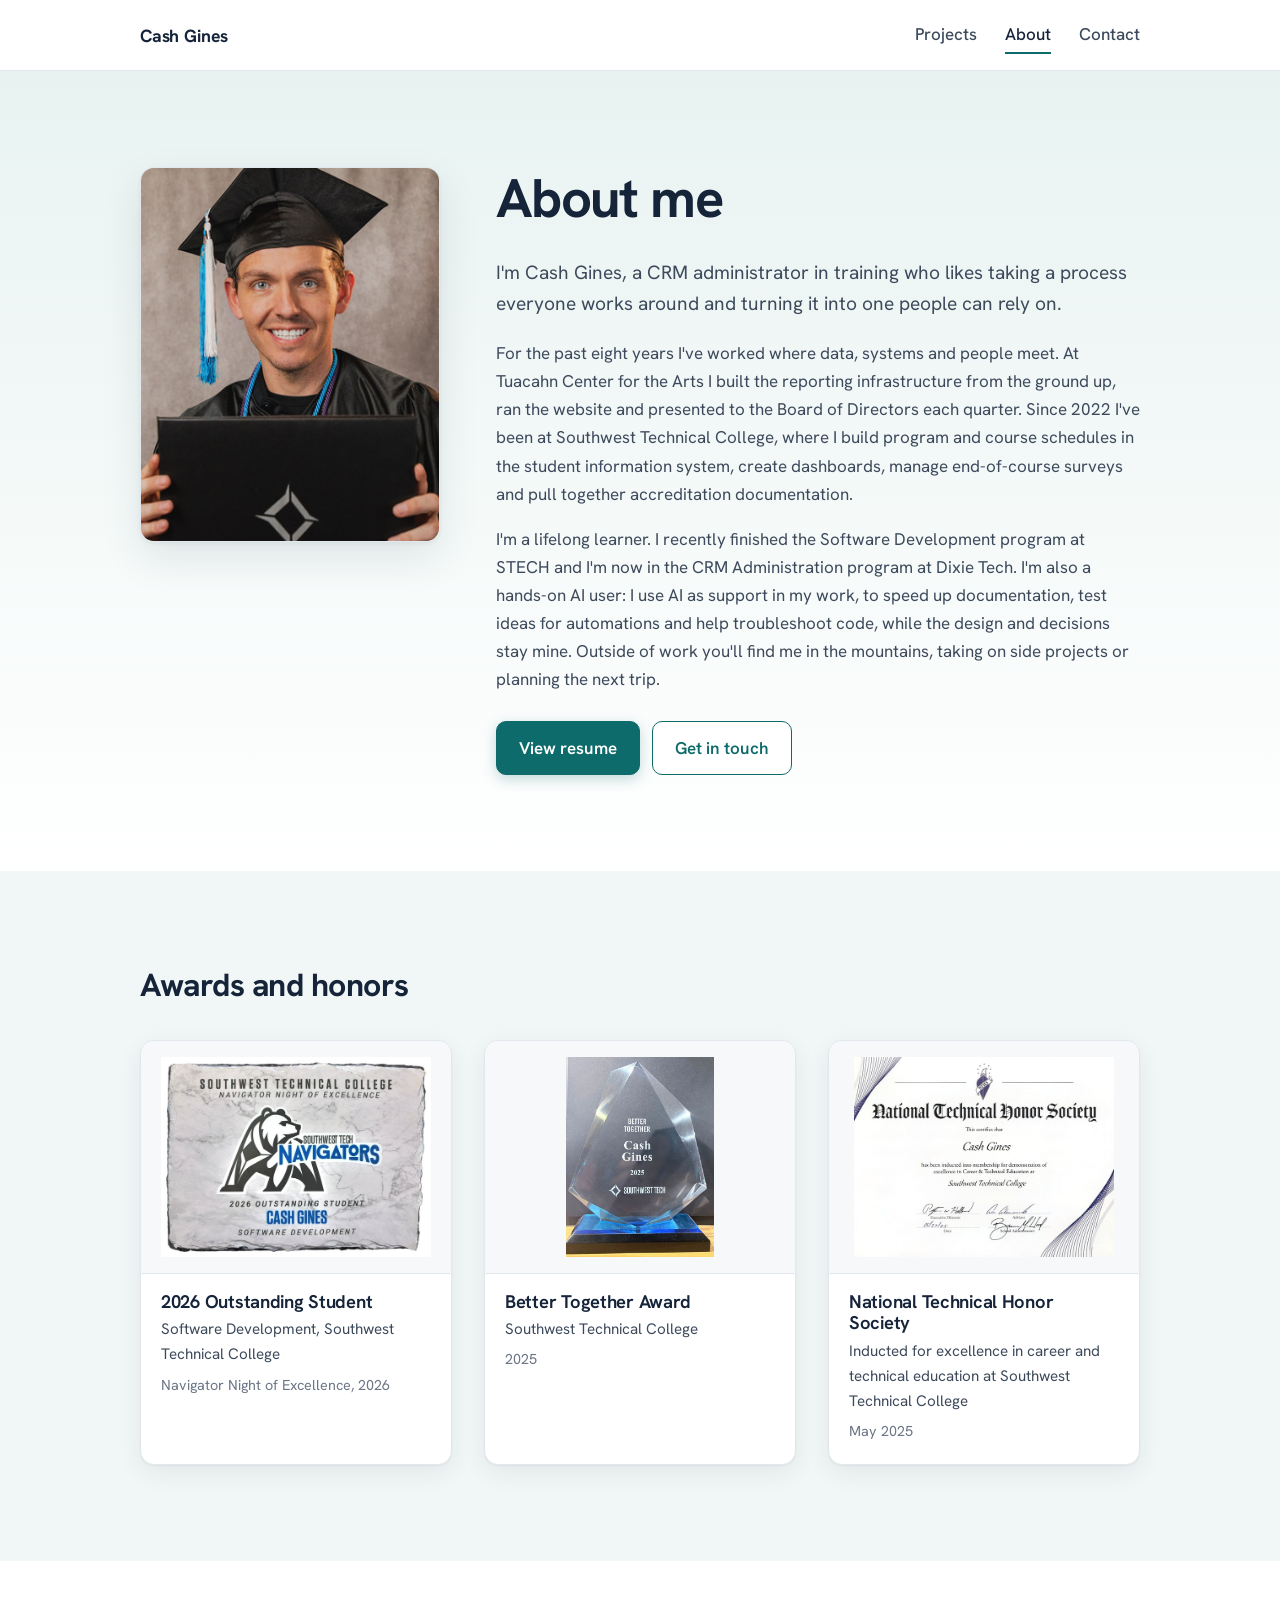
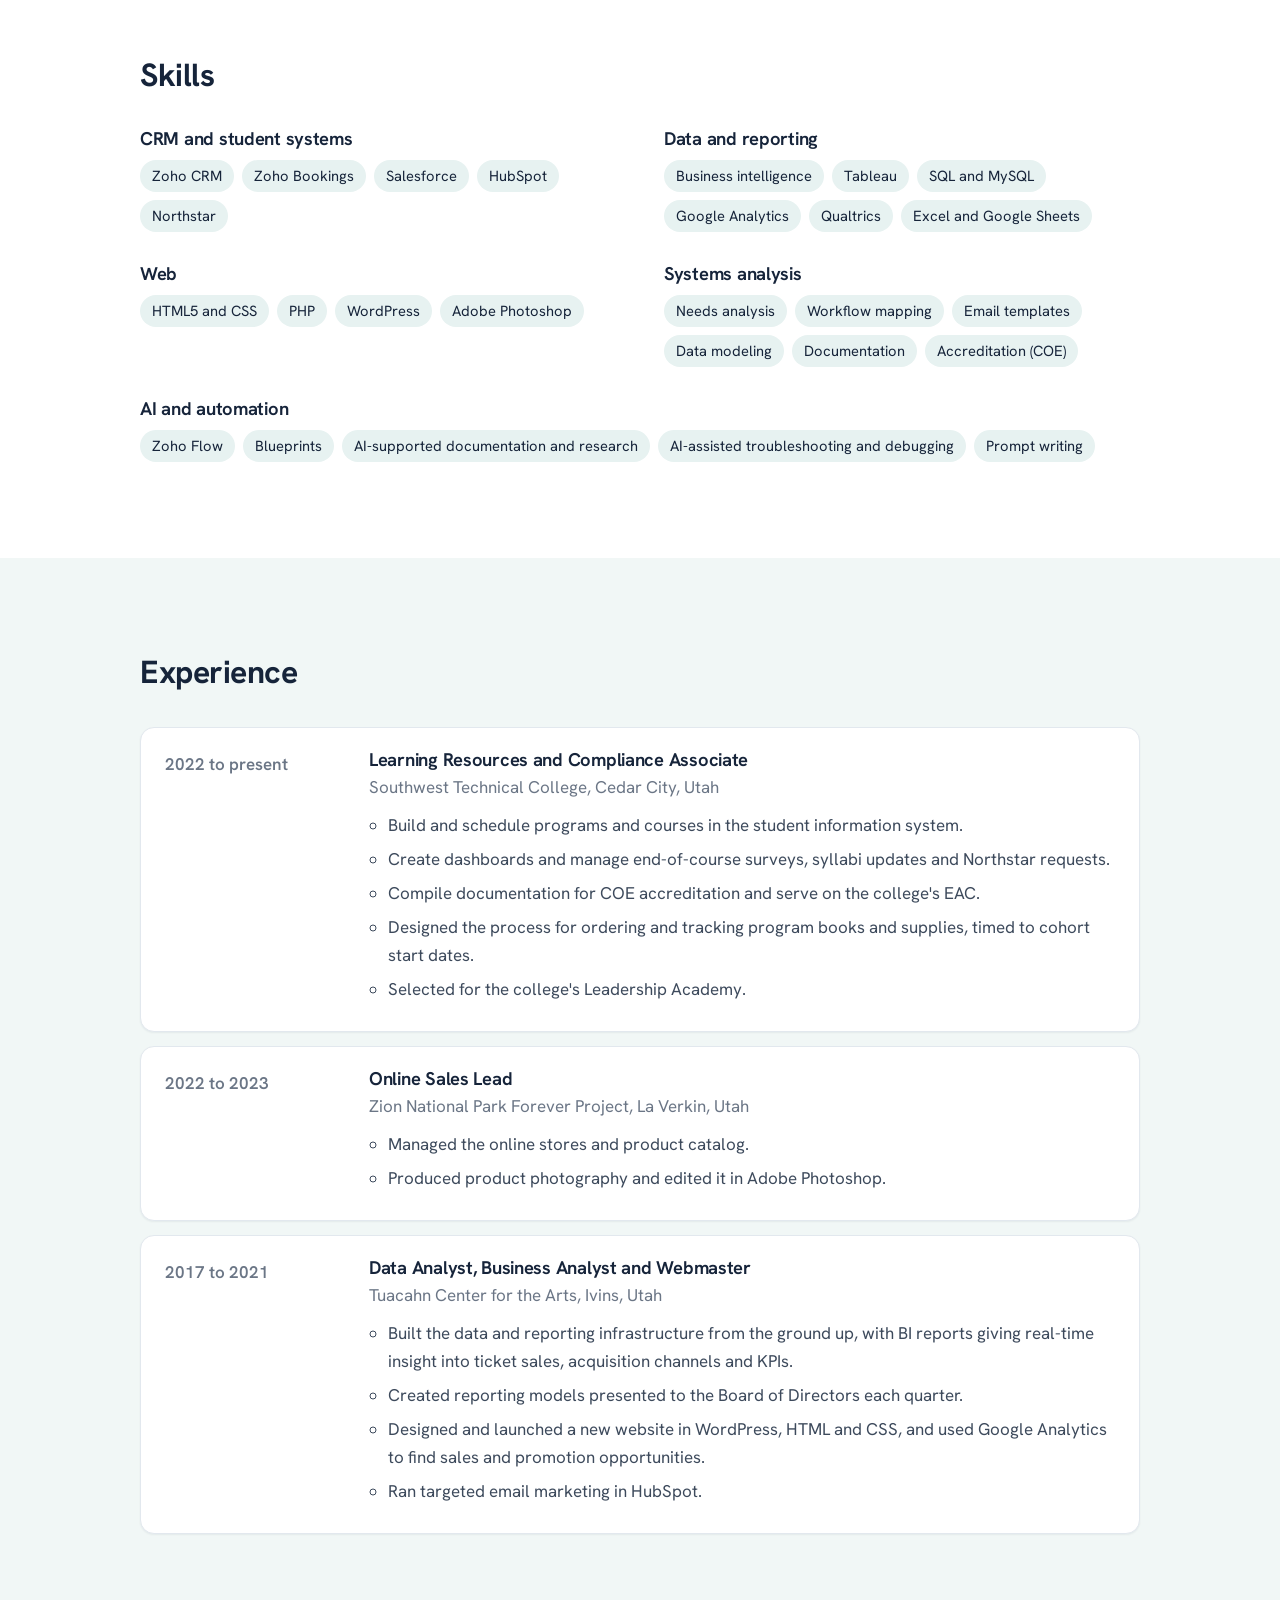
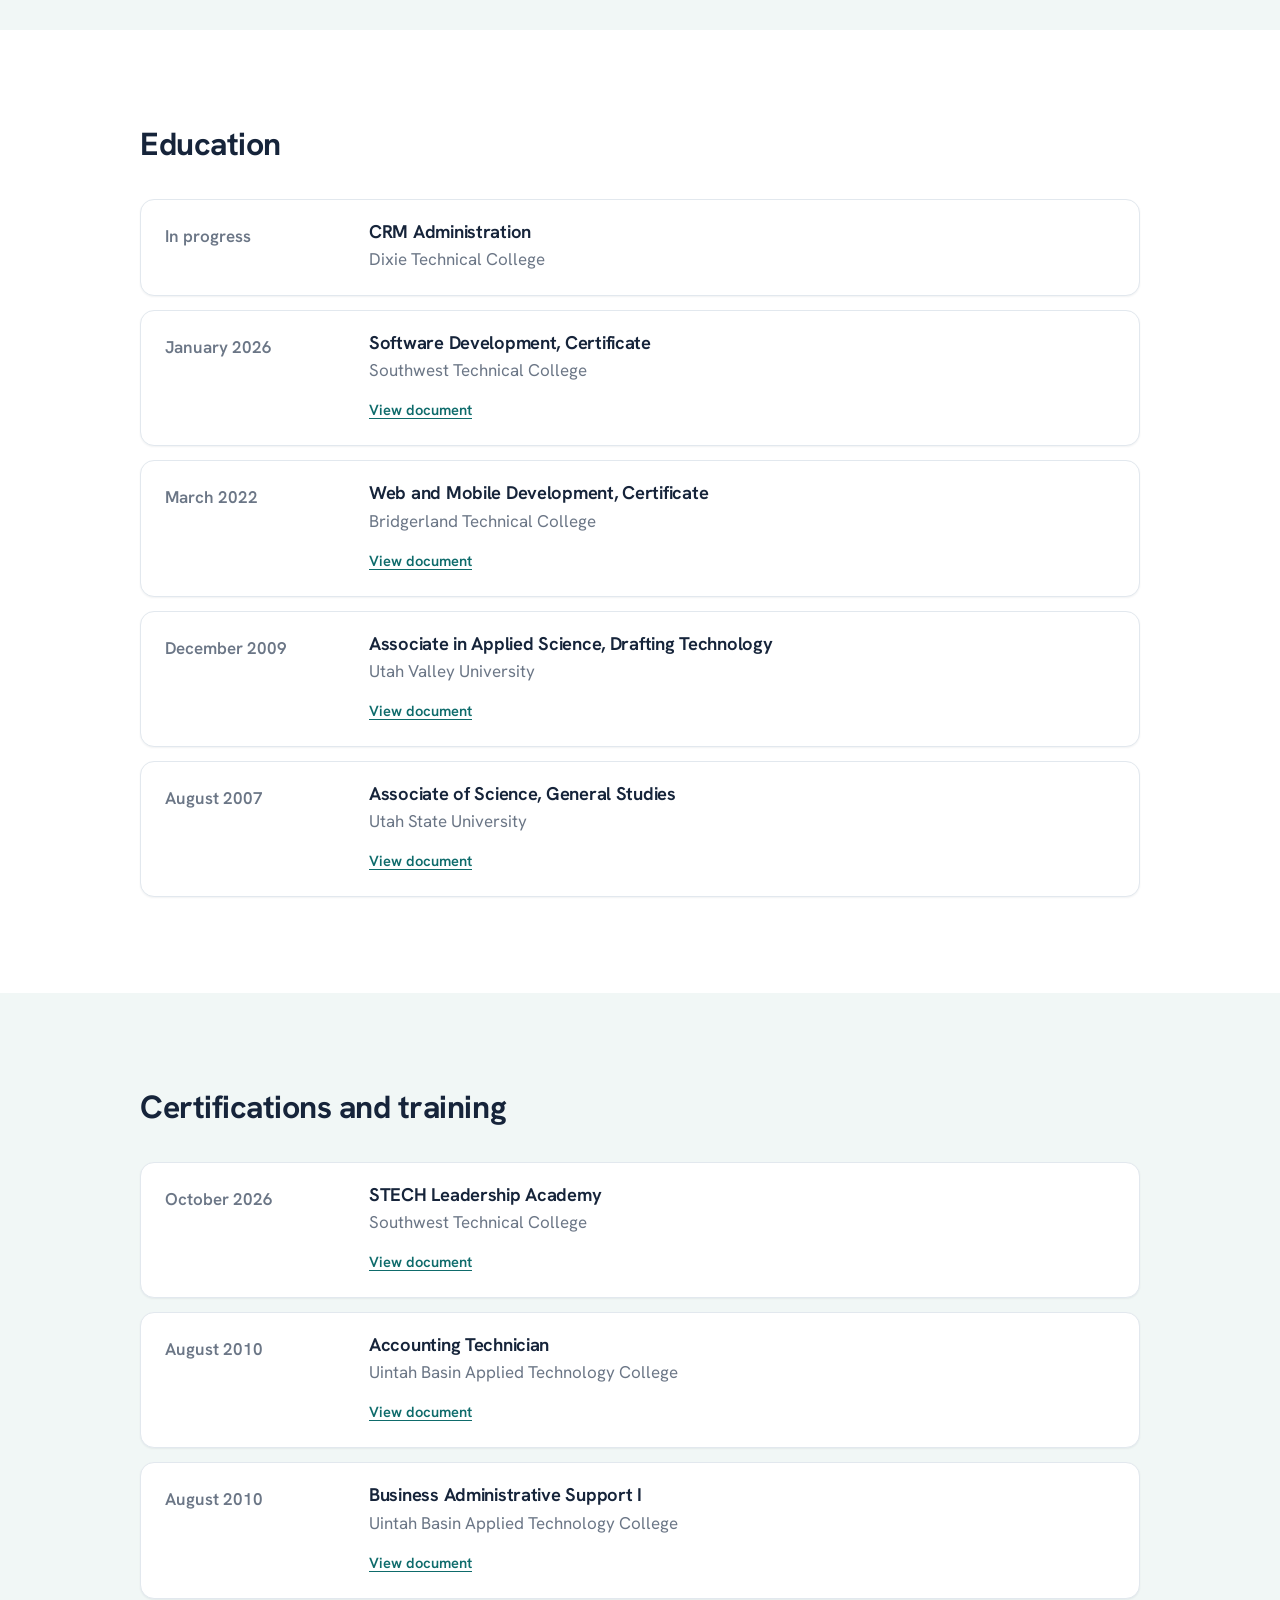
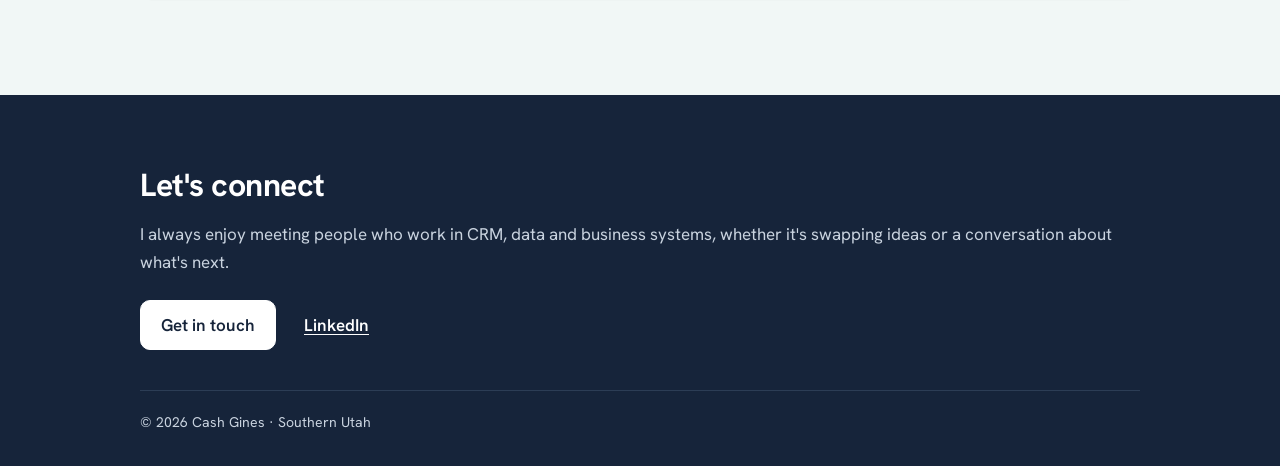
==== commit f6d92874: "update" ====
--- a/about.html
+++ b/about.html
@@ -11,6 +11,7 @@
   <link href="https://fonts.googleapis.com/css2?family=Hanken+Grotesk:wght@400;500;600;700&display=swap" rel="stylesheet">
   <link rel="stylesheet" href="assets/css/style.css">
   <script src="assets/js/lightbox.js" defer></script>
+  <script src="assets/js/resume.js" defer></script>
 </head>
 <body>
   <a class="skip-link" href="#main">Skip to content</a>
@@ -21,7 +22,6 @@
       <nav class="nav" aria-label="Main">
         <a href="projects.html">Projects</a>
         <a href="about.html" aria-current="page">About</a>
-        <a href="assets/resume.pdf">Resume</a>
         <a href="contact.html">Contact</a>
       </nav>
     </div>
@@ -42,7 +42,7 @@
           <p>For the past eight years I've worked where data, systems and people meet. At Tuacahn Center for the Arts I built the reporting infrastructure from the ground up, ran the website and presented to the Board of Directors each quarter. Since 2022 I've been at Southwest Technical College, where I build program and course schedules in the student information system, create dashboards, manage end-of-course surveys and pull together accreditation documentation.</p>
           <p>I'm a lifelong learner. I recently finished the Software Development program at STECH and I'm now in the CRM Administration program at Dixie Tech. I'm also a hands-on AI user: I use AI as support in my work, to speed up documentation, test ideas for automations and help troubleshoot code, while the design and decisions stay mine. Outside of work you'll find me in the mountains, taking on side projects or planning the next trip.</p>
           <div class="actions">
-            <a class="btn btn-primary" href="assets/resume.pdf">Download resume (PDF)</a>
+            <a class="btn btn-primary" href="assets/resume.pdf" data-resume>View resume</a>
             <a class="btn btn-secondary" href="contact.html">Get in touch</a>
           </div>
         </div>
@@ -261,5 +261,16 @@
     <img alt="">
     <p class="lightbox-caption"></p>
   </dialog>
+  <dialog class="resume-dialog" aria-labelledby="resume-title">
+    <div class="resume-bar">
+      <h2 id="resume-title">Resume</h2>
+      <a class="btn btn-secondary btn-sm" href="assets/resume.pdf" download="Cash-Gines-Resume.pdf">Download PDF</a>
+      <button class="resume-close" type="button" aria-label="Close resume">&times;</button>
+    </div>
+    <div class="resume-pages">
+      <!-- Page images of assets/resume.pdf. Add another <img> here if your resume has more pages. -->
+      <img src="assets/img/resume-1.jpg" alt="Resume of Cash Gines" width="1700" height="2200" loading="lazy">
+    </div>
+  </dialog>
 </body>
 </html>
--- a/assets/css/style.css
+++ b/assets/css/style.css
@@ -744,3 +744,50 @@
 .contact-aside ul { list-style: none; margin: 0; padding: 0; display: grid; gap: 18px; }
 .contact-aside li { padding-left: 16px; border-left: 3px solid var(--accent); color: var(--text); }
 .contact-aside strong { display: block; color: var(--ink); }
+
+/* ---------- Resume pop-up ---------- */
+
+.resume-dialog {
+  width: min(900px, 94vw);
+  max-height: 92vh;
+  padding: 0;
+  border: 0;
+  border-radius: var(--radius);
+  background: #eef2f5;
+  box-shadow: 0 24px 70px rgba(0, 0, 0, 0.35);
+  overflow: hidden;
+}
+.resume-dialog[open] { display: flex; flex-direction: column; }
+.resume-dialog::backdrop { background: rgba(14, 22, 34, 0.82); }
+.resume-bar {
+  display: flex;
+  align-items: center;
+  gap: 12px;
+  padding: 12px 14px 12px 22px;
+  background: var(--surface);
+  border-bottom: 1px solid var(--line);
+}
+.resume-bar h2 { font-size: 1.15rem; margin: 0 auto 0 0; }
+.btn-sm { padding: 8px 14px; font-size: 0.92rem; box-shadow: none; }
+.resume-close {
+  width: 40px;
+  height: 40px;
+  border-radius: 50%;
+  border: 0;
+  background: #eef2f5;
+  color: var(--ink);
+  font-size: 1.6rem;
+  line-height: 1;
+  cursor: pointer;
+  flex-shrink: 0;
+}
+.resume-close:hover { background: var(--accent-soft); }
+.resume-pages { overflow-y: auto; padding: clamp(10px, 3vw, 24px); display: grid; gap: 16px; }
+.resume-pages img {
+  width: 100%;
+  height: auto;
+  background: #fff;
+  border-radius: 4px;
+  box-shadow: 0 2px 10px rgba(22, 36, 58, 0.12);
+}
+.resume-loading { margin: 40px auto; color: var(--muted); text-align: center; }
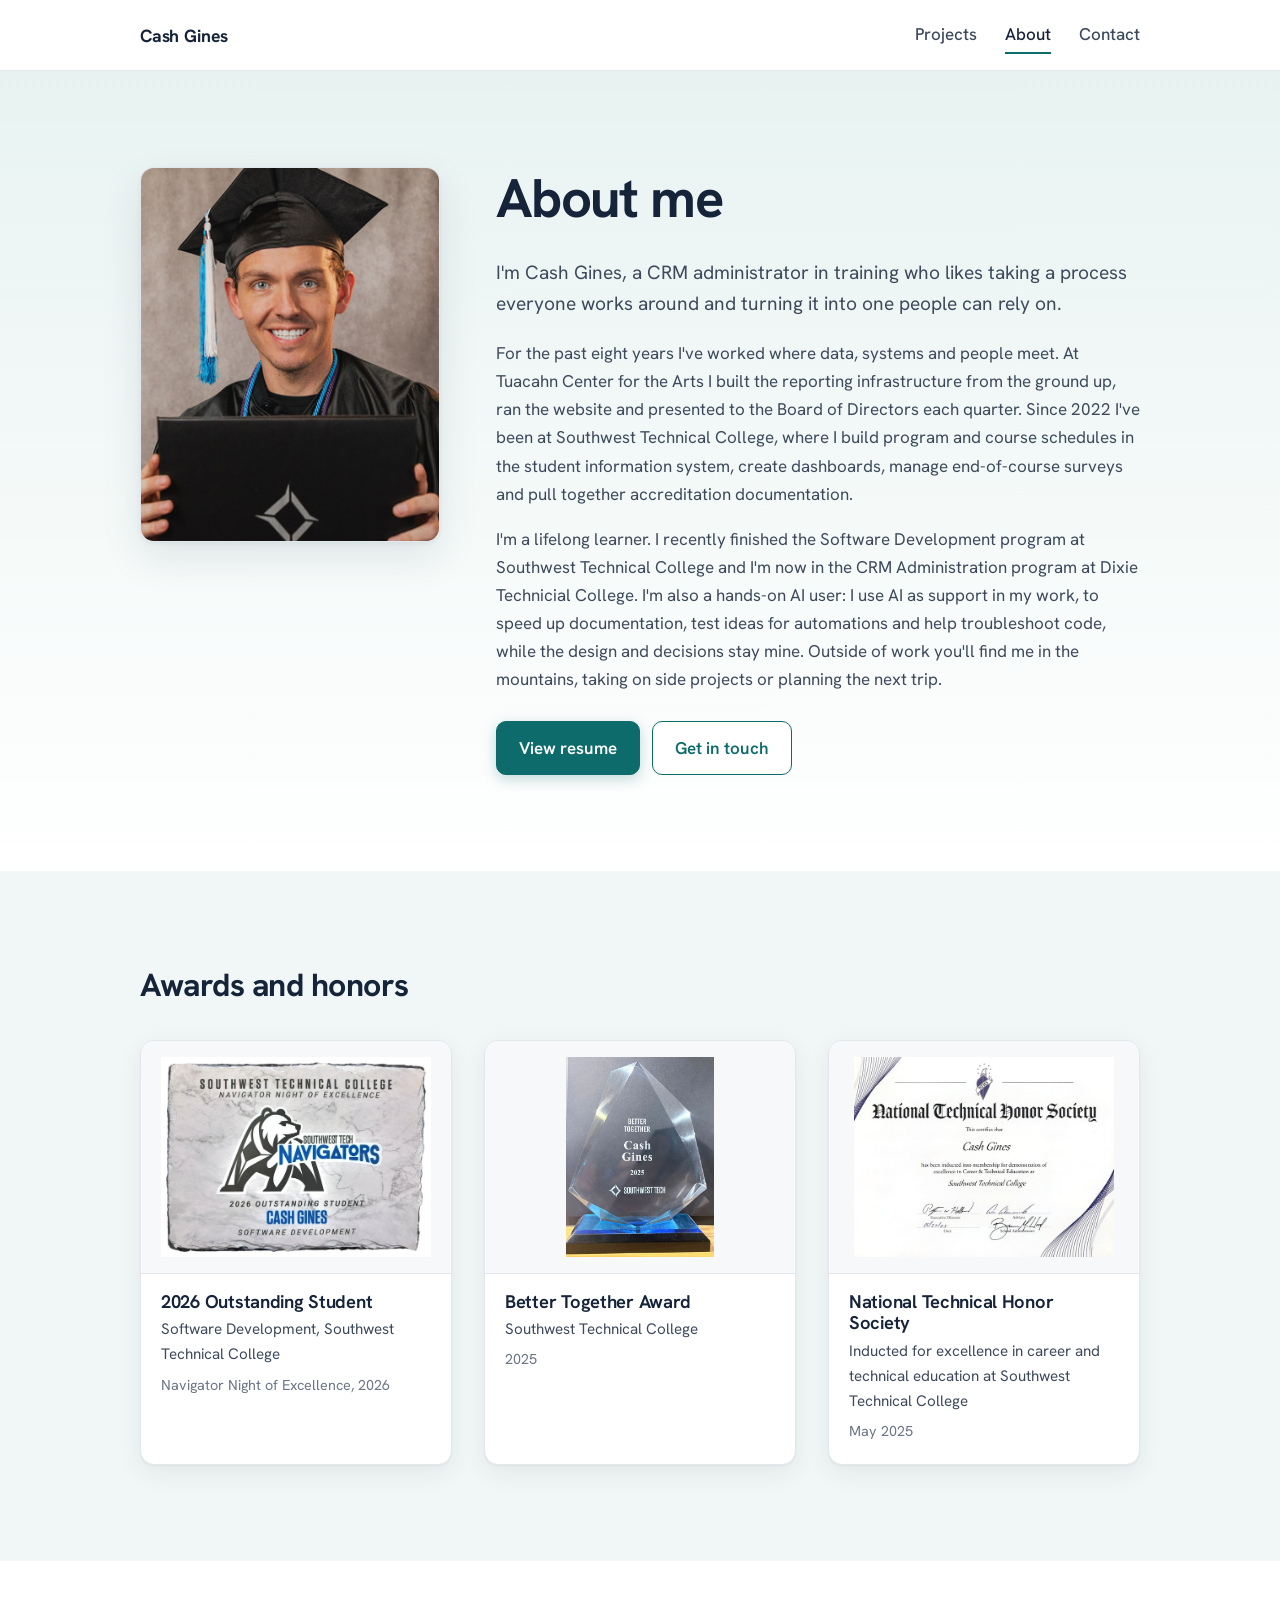
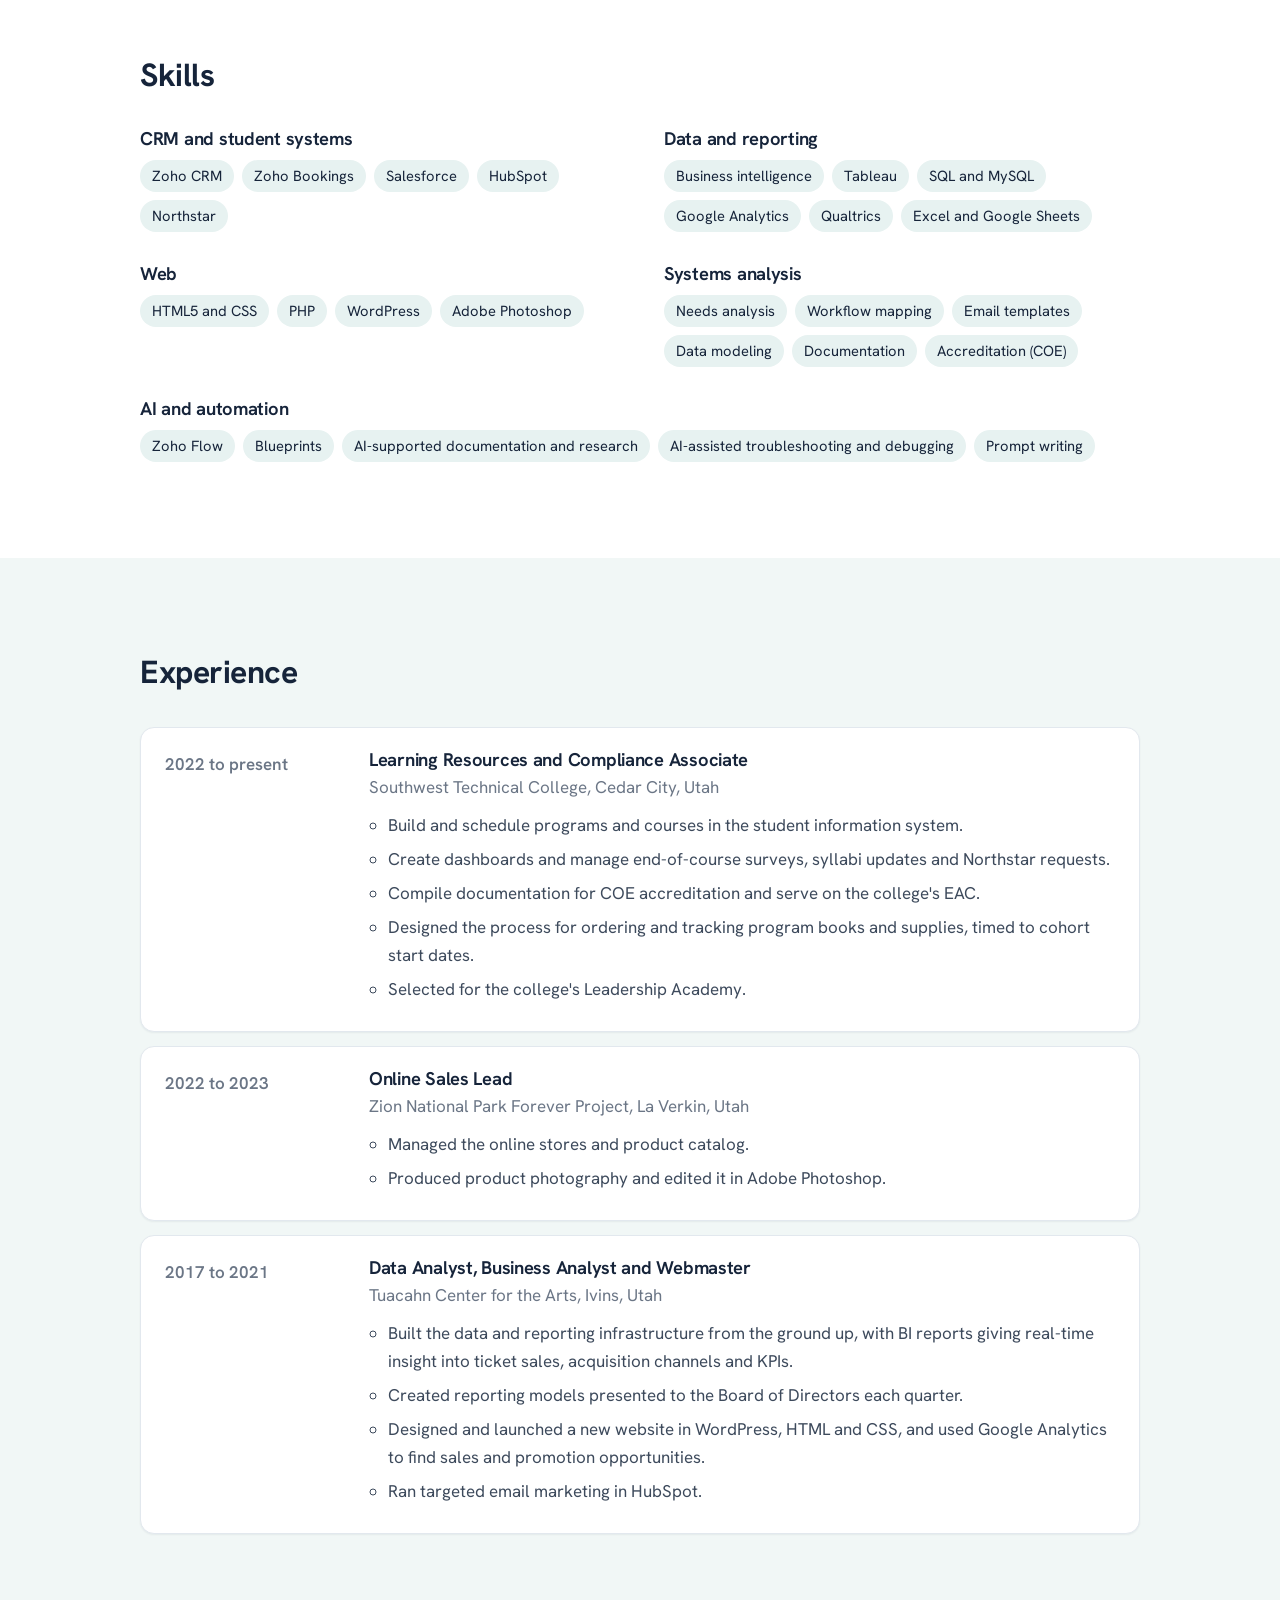
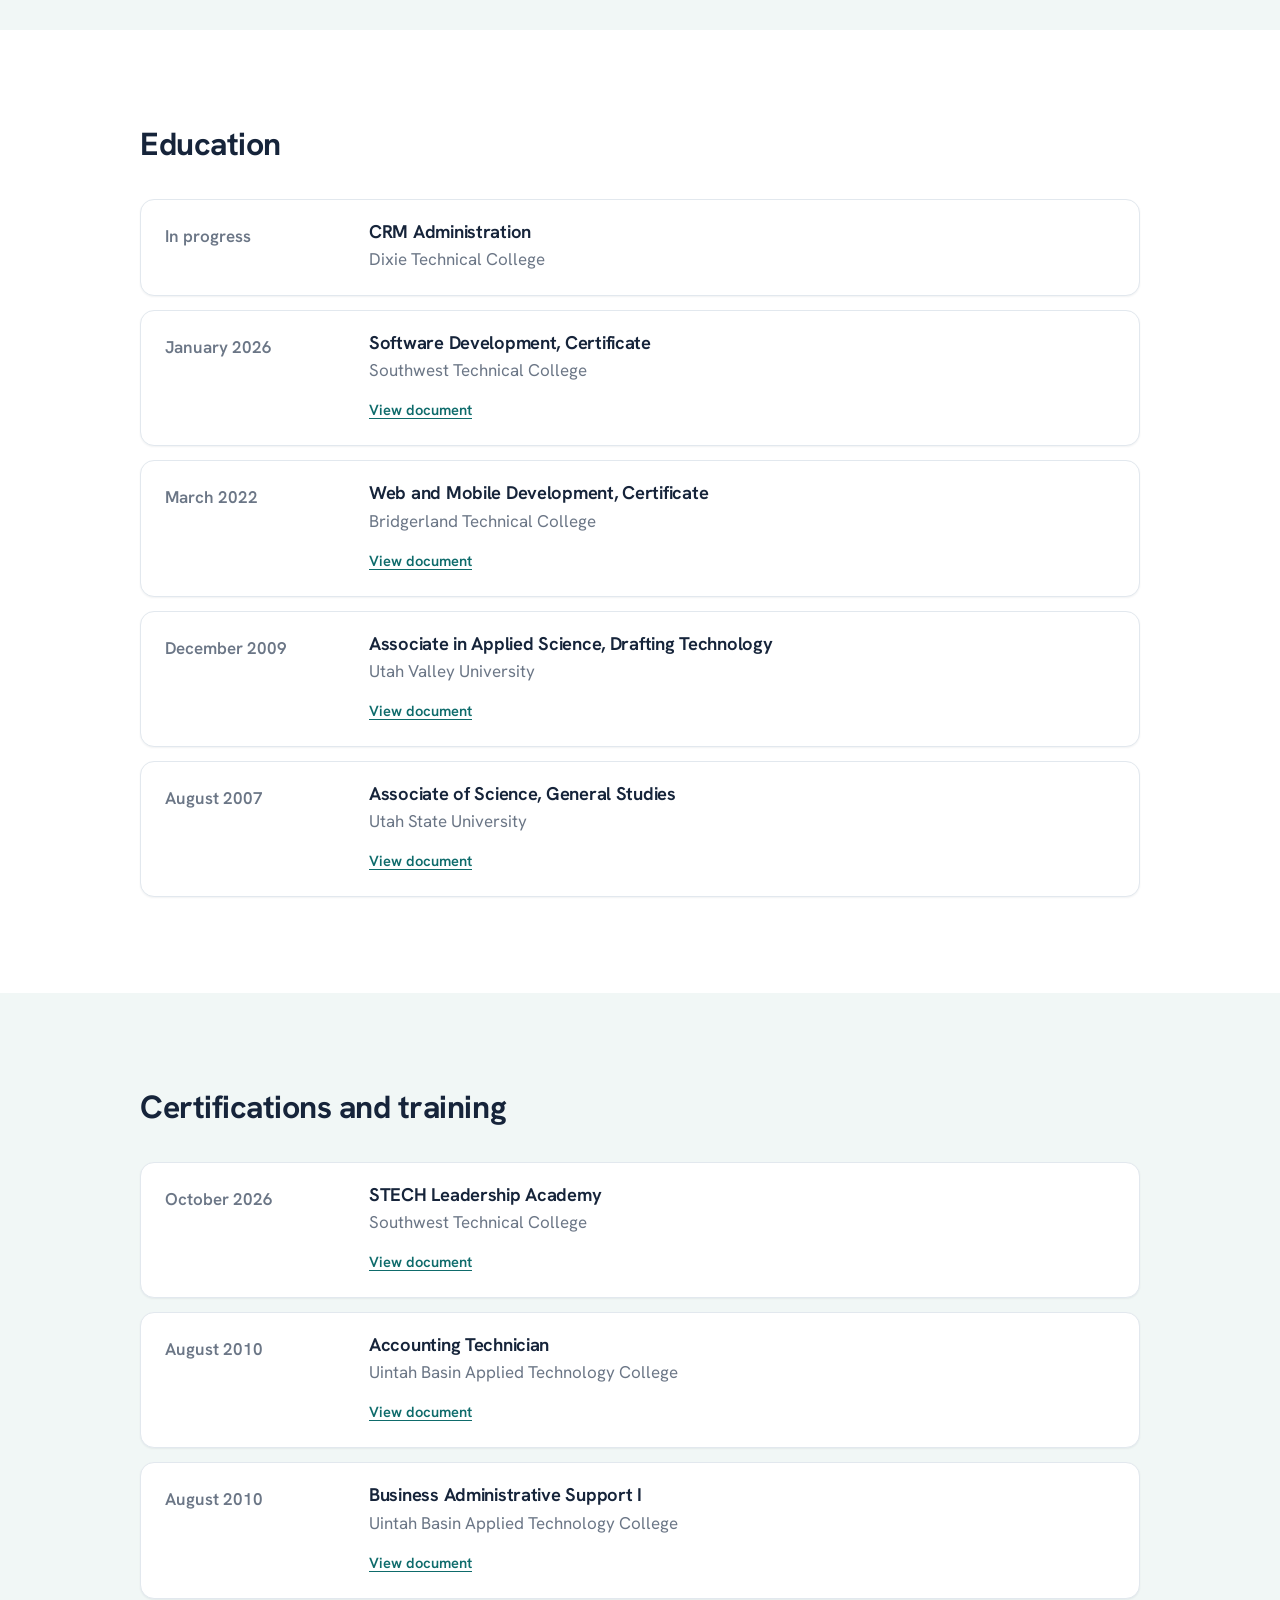
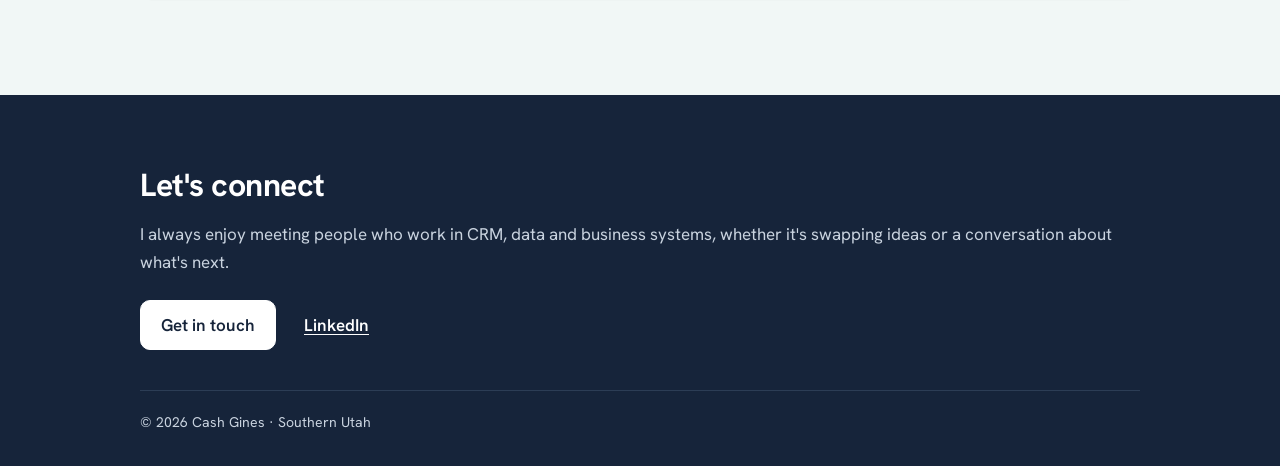
==== commit 55598f4d: "Update about.html" ====
--- a/about.html
+++ b/about.html
@@ -40,7 +40,7 @@
           <h1>About me</h1>
           <p class="lead">I'm Cash Gines, a CRM administrator in training who likes taking a process everyone works around and turning it into one people can rely on.</p>
           <p>For the past eight years I've worked where data, systems and people meet. At Tuacahn Center for the Arts I built the reporting infrastructure from the ground up, ran the website and presented to the Board of Directors each quarter. Since 2022 I've been at Southwest Technical College, where I build program and course schedules in the student information system, create dashboards, manage end-of-course surveys and pull together accreditation documentation.</p>
-          <p>I'm a lifelong learner. I recently finished the Software Development program at STECH and I'm now in the CRM Administration program at Dixie Tech. I'm also a hands-on AI user: I use AI as support in my work, to speed up documentation, test ideas for automations and help troubleshoot code, while the design and decisions stay mine. Outside of work you'll find me in the mountains, taking on side projects or planning the next trip.</p>
+          <p>I'm a lifelong learner. I recently finished the Software Development program at Southwest Technical College and I'm now in the CRM Administration program at Dixie Technicial College. I'm also a hands-on AI user: I use AI as support in my work, to speed up documentation, test ideas for automations and help troubleshoot code, while the design and decisions stay mine. Outside of work you'll find me in the mountains, taking on side projects or planning the next trip.</p>
           <div class="actions">
             <a class="btn btn-primary" href="assets/resume.pdf" data-resume>View resume</a>
             <a class="btn btn-secondary" href="contact.html">Get in touch</a>
@@ -250,7 +250,7 @@
         </div>
         <ul class="footer-links">
           <li><a class="btn btn-light" href="contact.html">Get in touch</a></li>
-          <li><a href="https://www.linkedin.com/in/your-profile">LinkedIn</a></li>
+          <li><a href="https://www.linkedin.com/in/cash-gines-388b63234">LinkedIn</a></li>
         </ul>
       </div>
       <p class="footer-meta">© 2026 Cash Gines · Southern Utah</p>
--- a/assets/css/style.css
+++ b/assets/css/style.css
@@ -791,3 +791,55 @@
   box-shadow: 0 2px 10px rgba(22, 36, 58, 0.12);
 }
 .resume-loading { margin: 40px auto; color: var(--muted); text-align: center; }
+
+/* Hidden frame that receives the Zoho form submission */
+.zoho-target { position: absolute; width: 0; height: 0; border: 0; visibility: hidden; }
+.field-row { display: grid; grid-template-columns: 1fr 1fr; gap: 0 16px; }
+@media (max-width: 520px) { .field-row { grid-template-columns: 1fr; } }
+.optional { font-weight: 400; color: var(--muted); }
+
+/* ---------- Project documents (case study) ---------- */
+
+.case-body .docs {
+  list-style: none;
+  padding: 0;
+  margin: 20px 0 0;
+  max-width: none;
+  display: grid;
+  grid-template-columns: repeat(auto-fill, minmax(220px, 1fr));
+  gap: 16px;
+}
+.case-body .docs li { margin: 0; }
+.doc-card {
+  display: flex;
+  flex-direction: column;
+  height: 100%;
+  text-decoration: none;
+  color: inherit;
+  background: var(--surface);
+  border: 1px solid var(--line);
+  border-radius: var(--radius);
+  box-shadow: var(--shadow-sm);
+  overflow: hidden;
+  transition: box-shadow 0.15s, transform 0.15s, border-color 0.15s;
+}
+.doc-card:hover { box-shadow: var(--shadow); border-color: #cfd8e0; transform: translateY(-2px); color: inherit; }
+.doc-thumb {
+  display: block;
+  aspect-ratio: 4 / 3;
+  background: #f1f4f7;
+  border-bottom: 1px solid var(--line);
+  overflow: hidden;
+}
+.doc-thumb img { width: 100%; height: 100%; object-fit: cover; object-position: left top; }
+.doc-body { display: flex; flex-direction: column; gap: 4px; padding: 14px 16px 16px; }
+.doc-title { font-weight: 650; color: var(--ink); }
+.doc-desc { font-size: 0.92rem; color: var(--text); line-height: 1.5; }
+.doc-meta { font-size: 0.82rem; color: var(--muted); margin-top: 4px; }
+@media (prefers-reduced-motion: reduce) { .doc-card { transition: none; } .doc-card:hover { transform: none; } }
+@media (max-width: 560px) {
+  .case-body .docs { grid-template-columns: 1fr; gap: 12px; }
+  .doc-card { flex-direction: row; align-items: stretch; }
+  .doc-thumb { width: 96px; flex-shrink: 0; aspect-ratio: auto; border-bottom: 0; border-right: 1px solid var(--line); }
+  .doc-body { padding: 12px 14px; }
+}
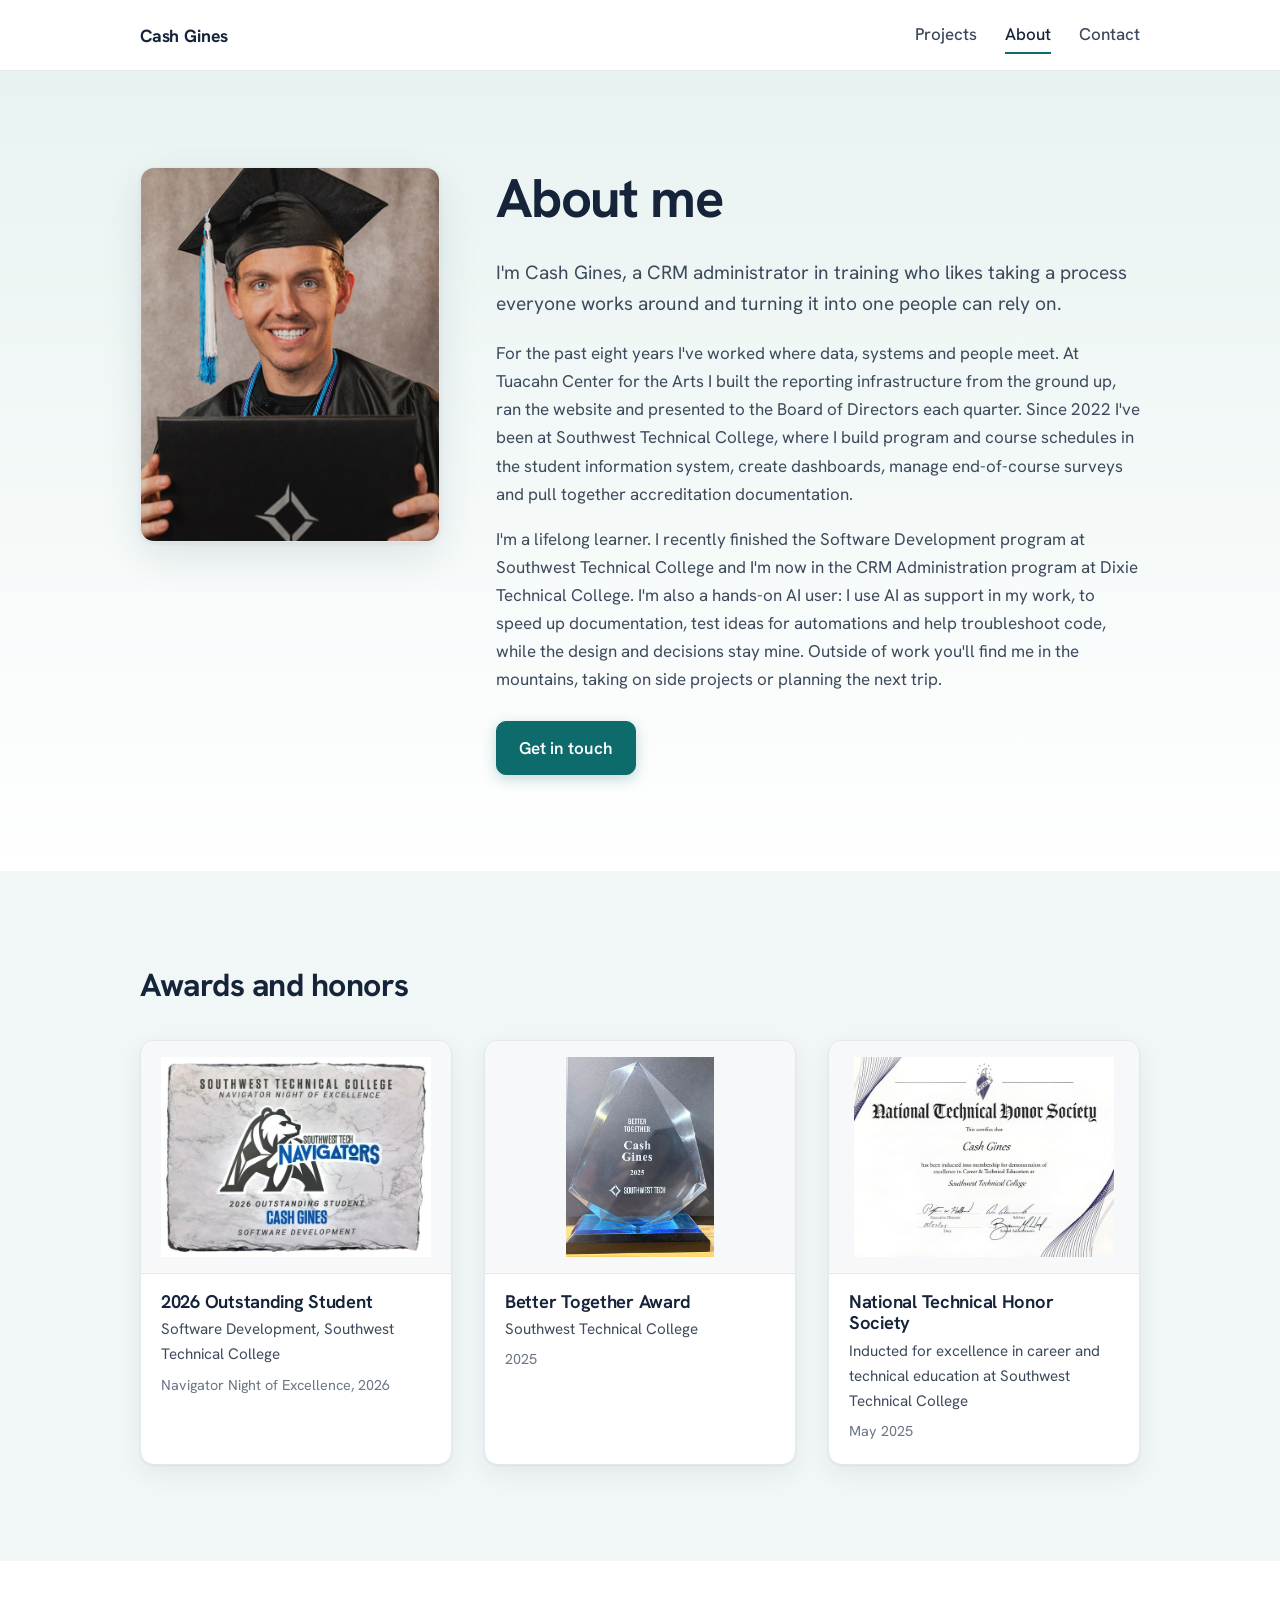
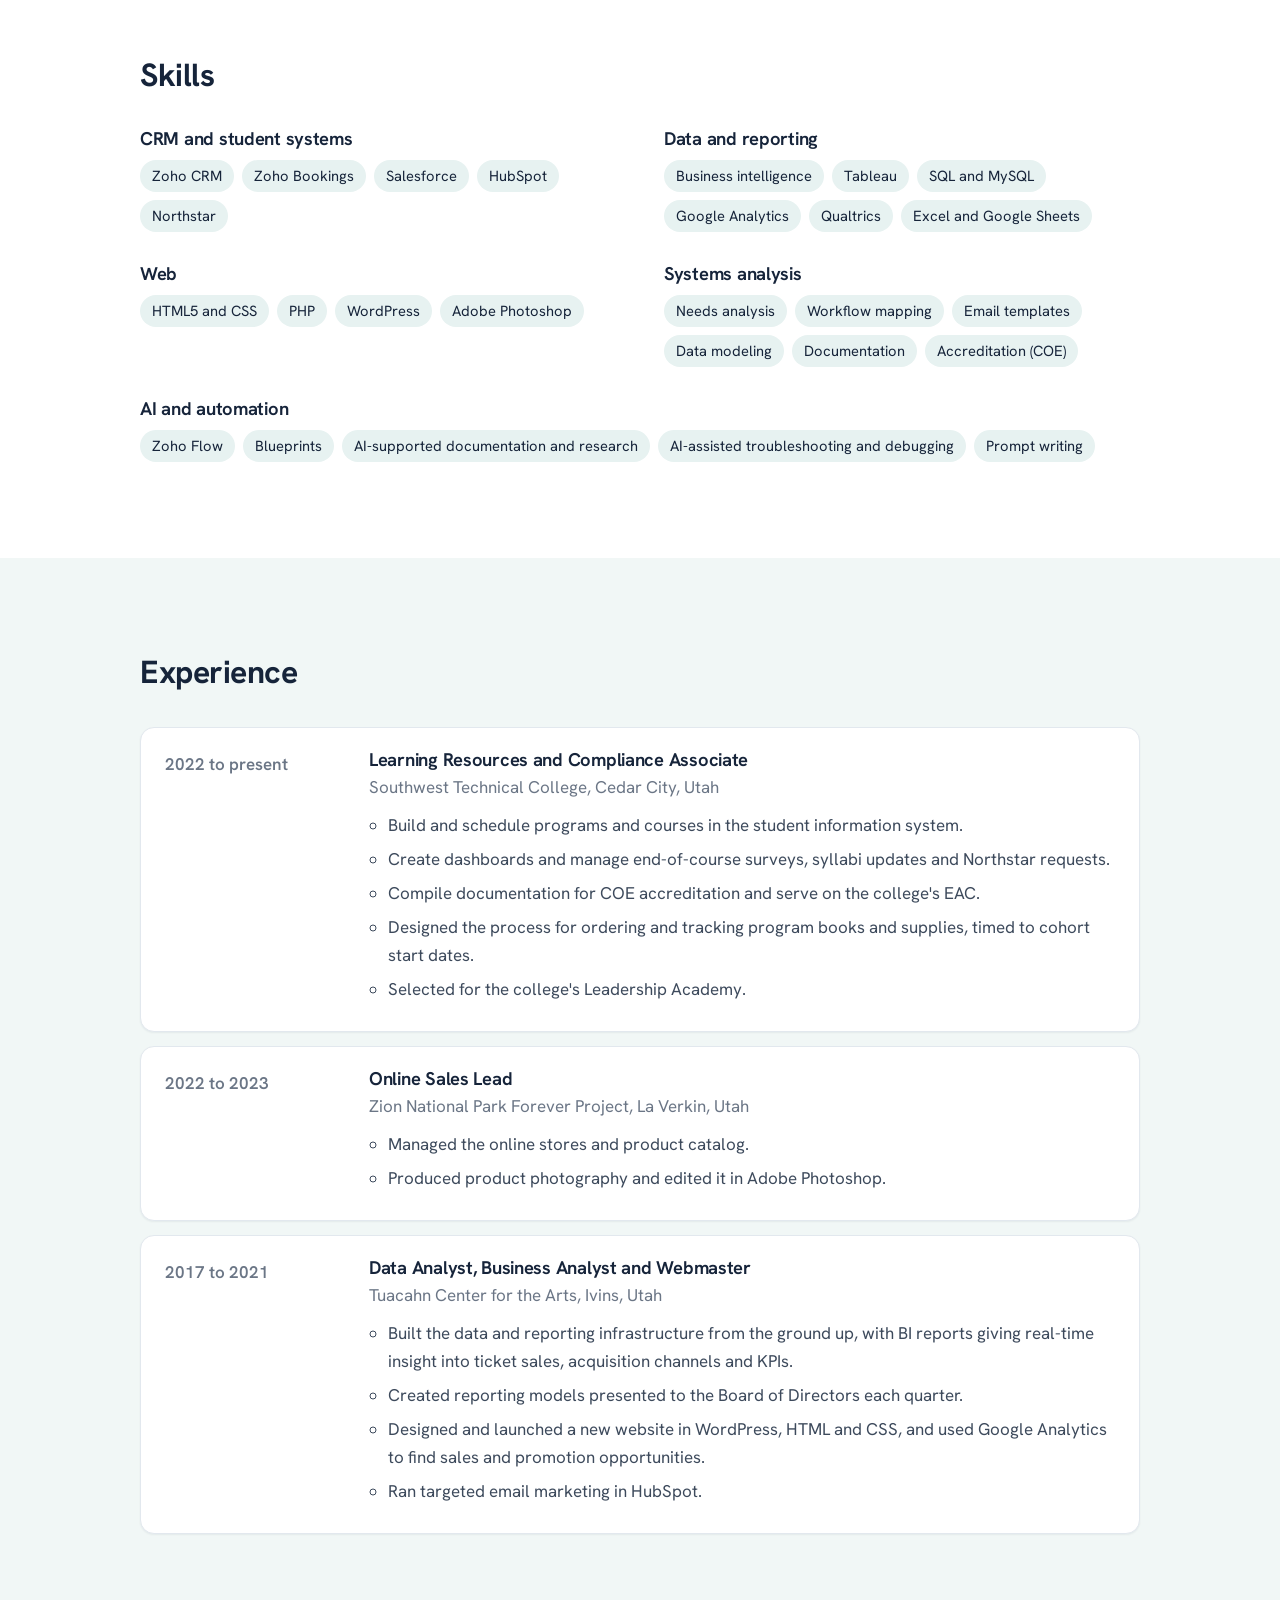
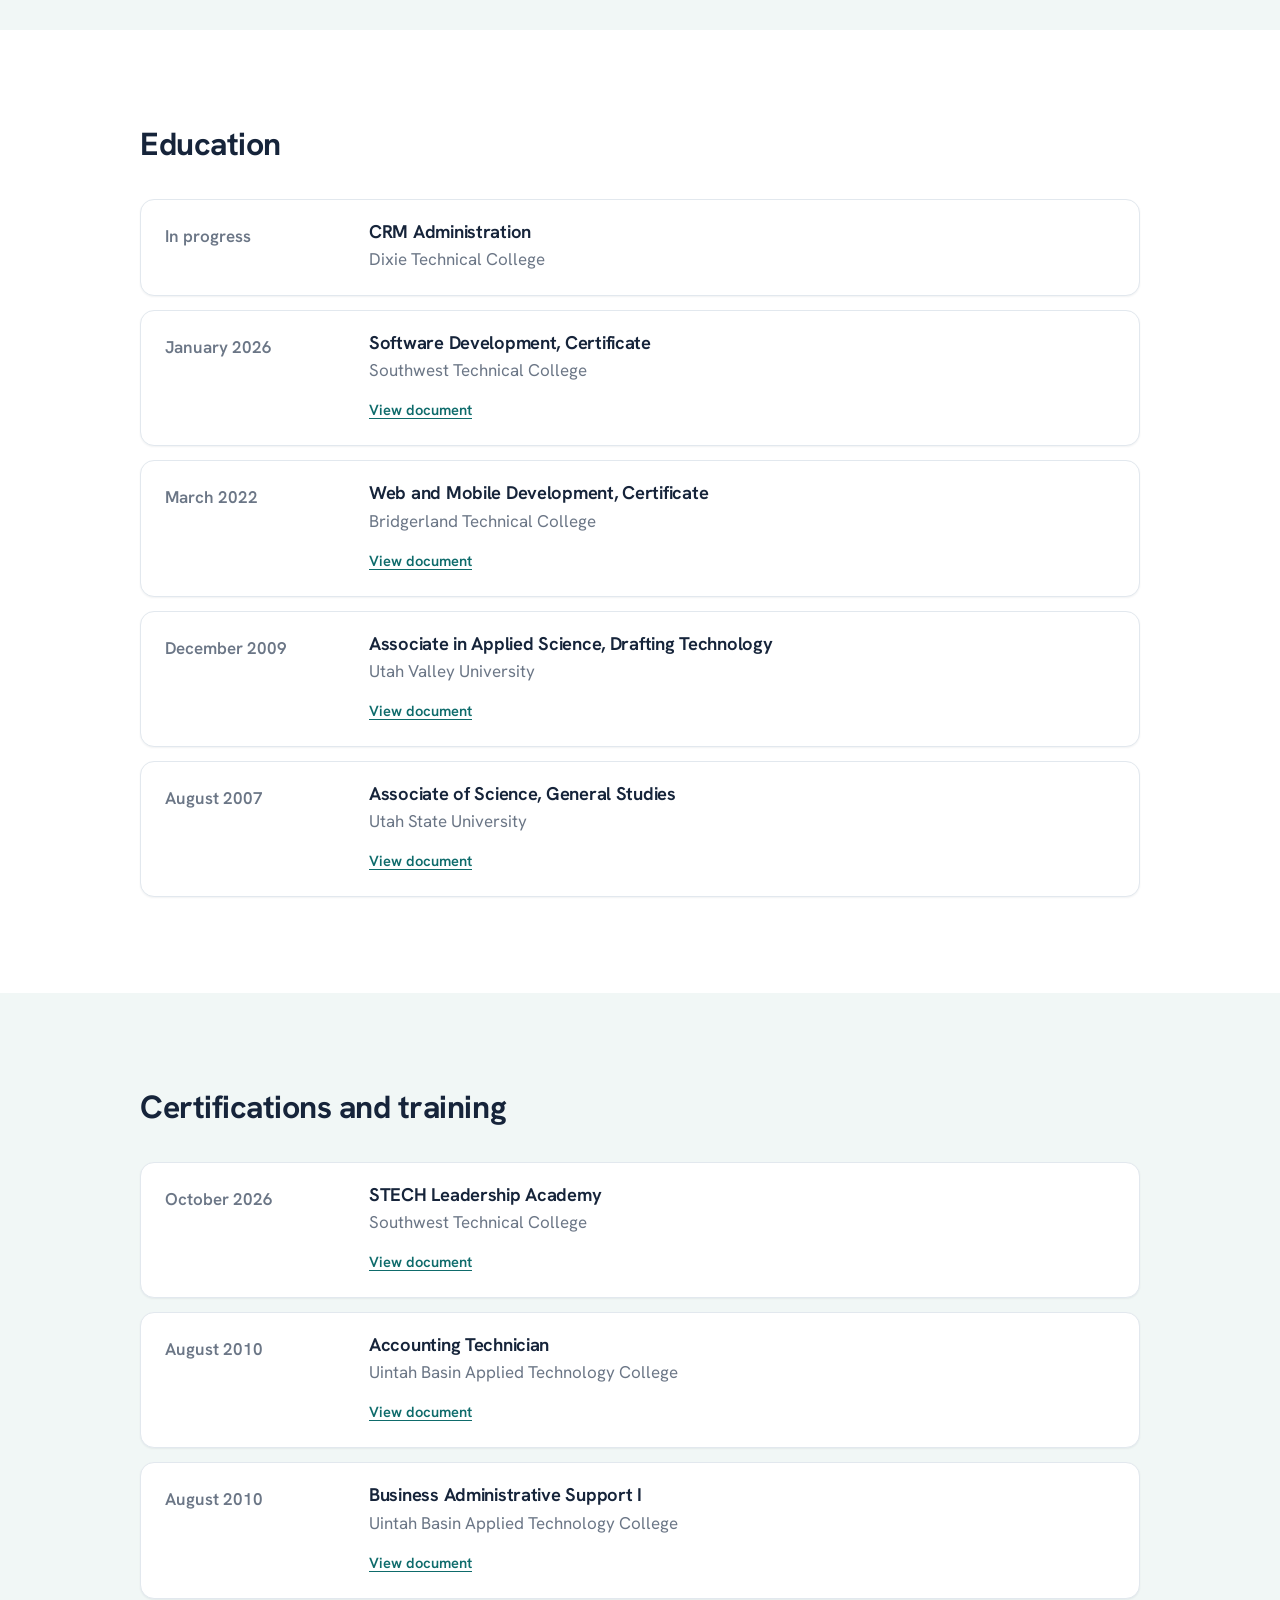
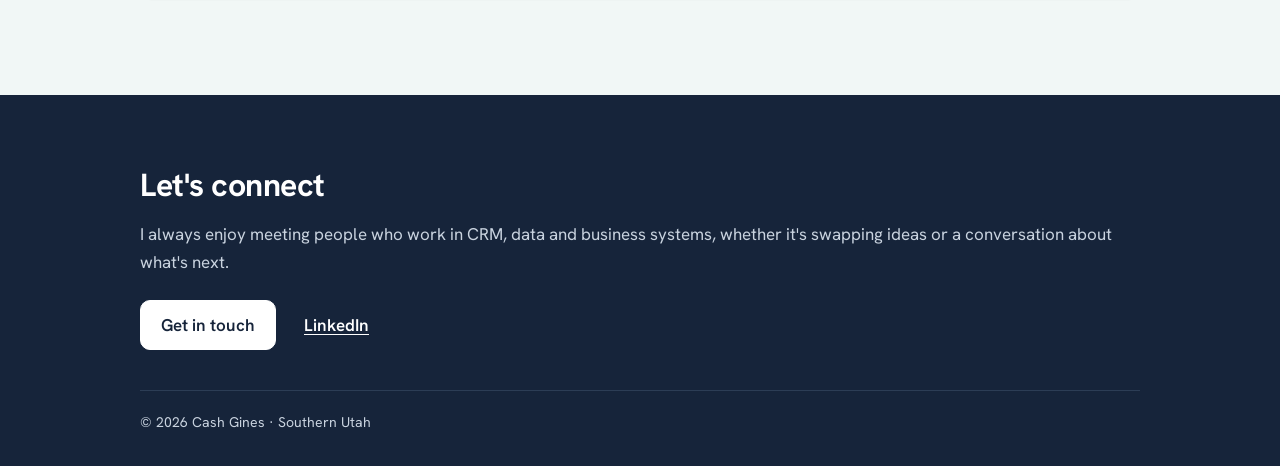
==== commit 091aa3d9: "update" ====
--- a/about.html
+++ b/about.html
@@ -4,14 +4,13 @@
   <meta charset="utf-8">
   <meta name="viewport" content="width=device-width, initial-scale=1">
   <title>About | Cash Gines</title>
-  <meta name="description" content="About Cash Gines: skills, experience, education and resume.">
+  <meta name="description" content="About Cash Gines: skills, experience, education and awards.">
   <link rel="icon" href="assets/img/favicon.svg" type="image/svg+xml">
   <link rel="preconnect" href="https://fonts.googleapis.com">
   <link rel="preconnect" href="https://fonts.gstatic.com" crossorigin>
   <link href="https://fonts.googleapis.com/css2?family=Hanken+Grotesk:wght@400;500;600;700&display=swap" rel="stylesheet">
   <link rel="stylesheet" href="assets/css/style.css">
   <script src="assets/js/lightbox.js" defer></script>
-  <script src="assets/js/resume.js" defer></script>
 </head>
 <body>
   <a class="skip-link" href="#main">Skip to content</a>
@@ -40,10 +39,9 @@
           <h1>About me</h1>
           <p class="lead">I'm Cash Gines, a CRM administrator in training who likes taking a process everyone works around and turning it into one people can rely on.</p>
           <p>For the past eight years I've worked where data, systems and people meet. At Tuacahn Center for the Arts I built the reporting infrastructure from the ground up, ran the website and presented to the Board of Directors each quarter. Since 2022 I've been at Southwest Technical College, where I build program and course schedules in the student information system, create dashboards, manage end-of-course surveys and pull together accreditation documentation.</p>
-          <p>I'm a lifelong learner. I recently finished the Software Development program at Southwest Technical College and I'm now in the CRM Administration program at Dixie Technicial College. I'm also a hands-on AI user: I use AI as support in my work, to speed up documentation, test ideas for automations and help troubleshoot code, while the design and decisions stay mine. Outside of work you'll find me in the mountains, taking on side projects or planning the next trip.</p>
+          <p>I'm a lifelong learner. I recently finished the Software Development program at Southwest Technical College and I'm now in the CRM Administration program at Dixie Technical College. I'm also a hands-on AI user: I use AI as support in my work, to speed up documentation, test ideas for automations and help troubleshoot code, while the design and decisions stay mine. Outside of work you'll find me in the mountains, taking on side projects or planning the next trip.</p>
           <div class="actions">
-            <a class="btn btn-primary" href="assets/resume.pdf" data-resume>View resume</a>
-            <a class="btn btn-secondary" href="contact.html">Get in touch</a>
+            <a class="btn btn-primary" href="contact.html">Get in touch</a>
           </div>
         </div>
       </div>
@@ -261,16 +259,5 @@
     <img alt="">
     <p class="lightbox-caption"></p>
   </dialog>
-  <dialog class="resume-dialog" aria-labelledby="resume-title">
-    <div class="resume-bar">
-      <h2 id="resume-title">Resume</h2>
-      <a class="btn btn-secondary btn-sm" href="assets/resume.pdf" download="Cash-Gines-Resume.pdf">Download PDF</a>
-      <button class="resume-close" type="button" aria-label="Close resume">&times;</button>
-    </div>
-    <div class="resume-pages">
-      <!-- Page images of assets/resume.pdf. Add another <img> here if your resume has more pages. -->
-      <img src="assets/img/resume-1.jpg" alt="Resume of Cash Gines" width="1700" height="2200" loading="lazy">
-    </div>
-  </dialog>
 </body>
 </html>
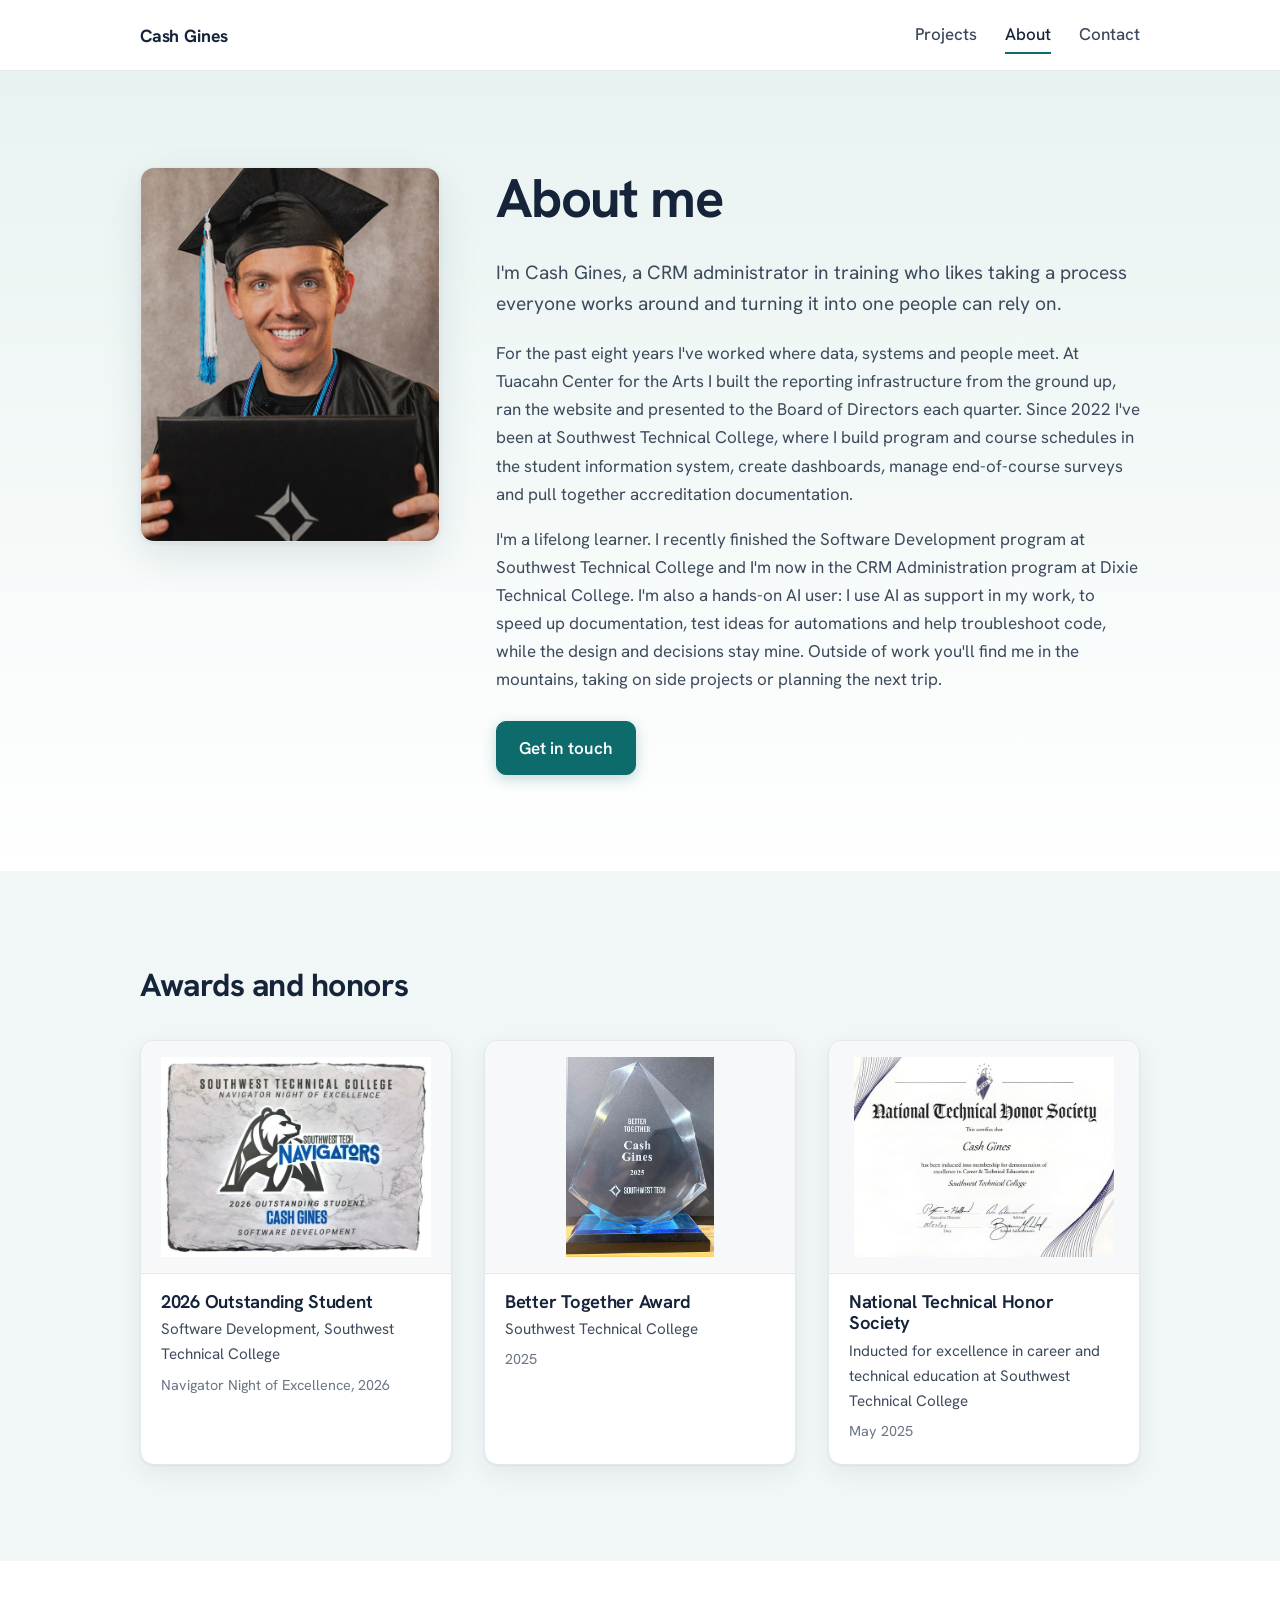
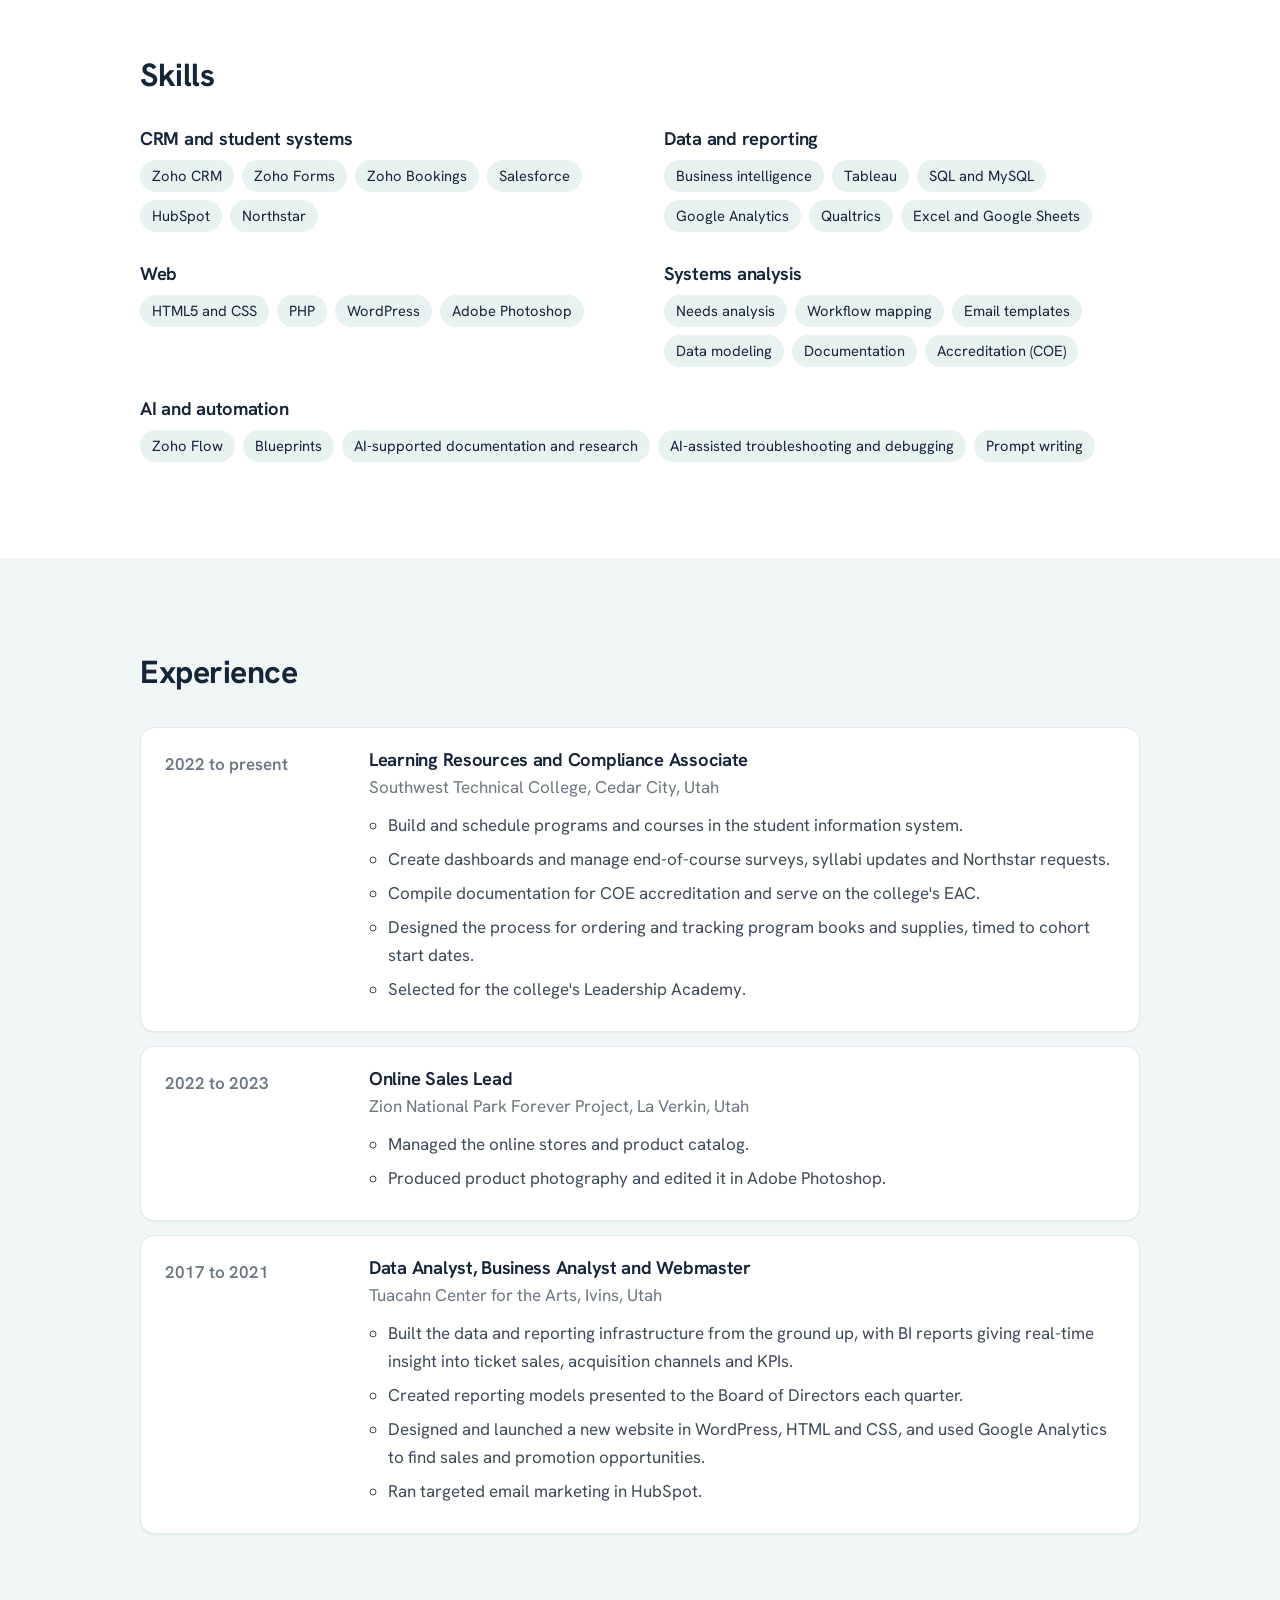
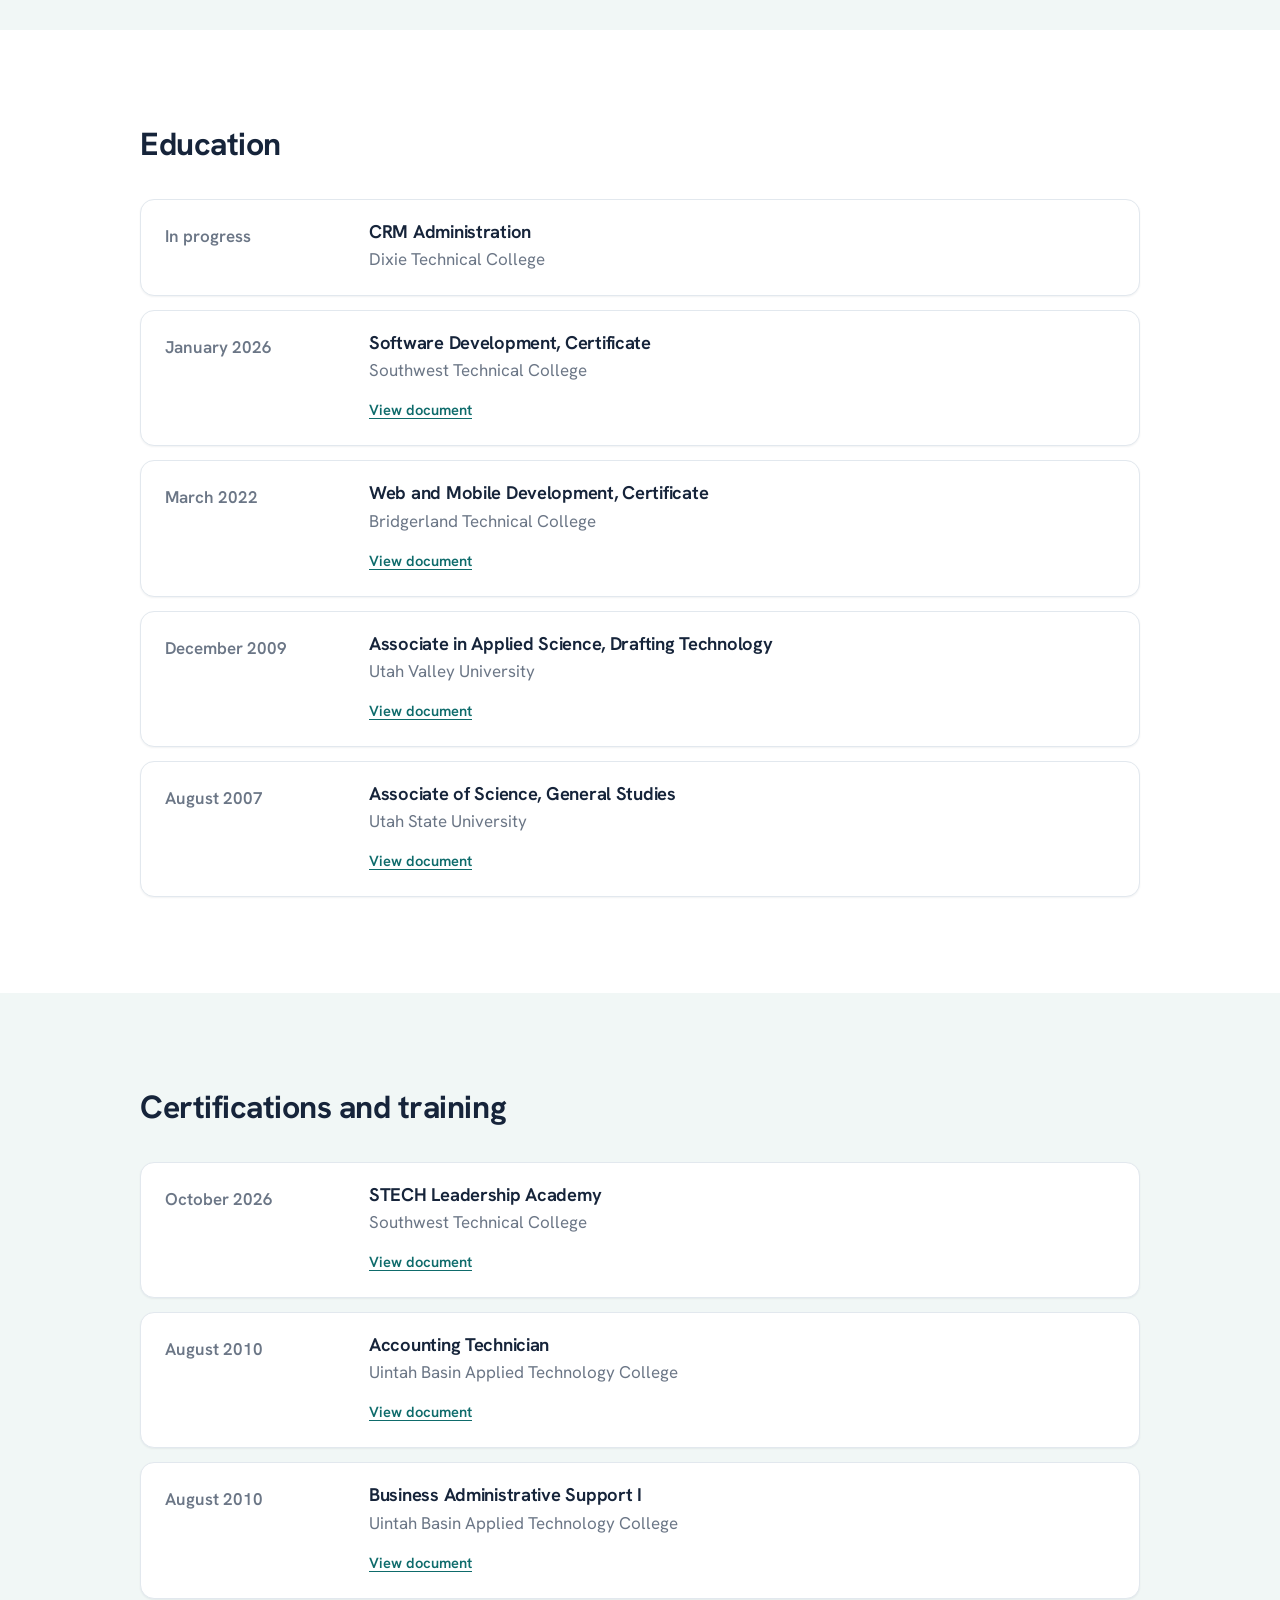
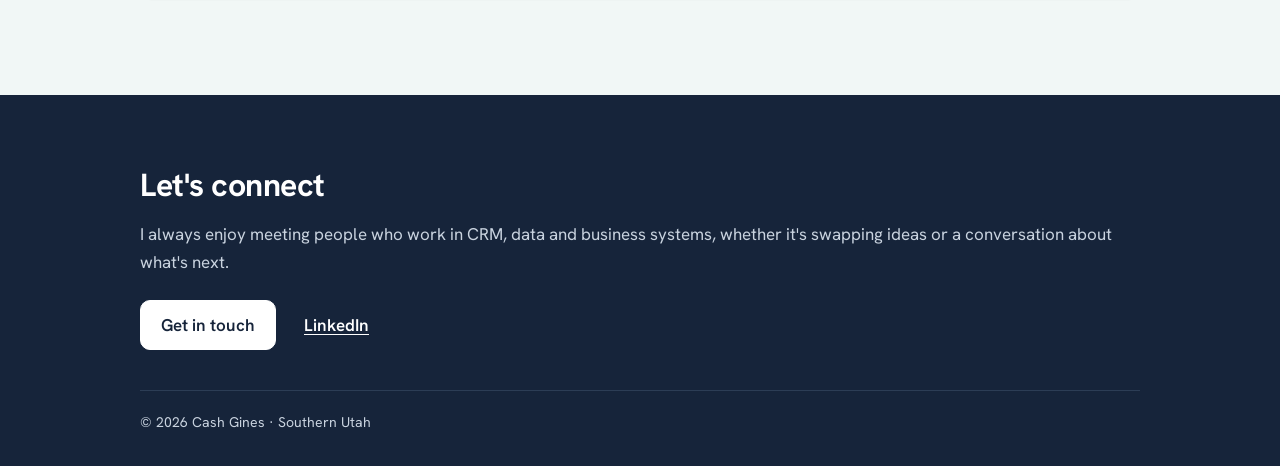
==== commit d681306a: "update" ====
--- a/about.html
+++ b/about.html
@@ -91,7 +91,7 @@
         <div class="skills">
           <div>
             <h3>CRM and student systems</h3>
-            <ul><li>Zoho CRM</li><li>Zoho Bookings</li><li>Salesforce</li><li>HubSpot</li><li>Northstar</li></ul>
+            <ul><li>Zoho CRM</li><li>Zoho Forms</li><li>Zoho Bookings</li><li>Salesforce</li><li>HubSpot</li><li>Northstar</li></ul>
           </div>
           <div>
             <h3>Data and reporting</h3>
--- a/assets/css/style.css
+++ b/assets/css/style.css
@@ -169,6 +169,18 @@
 }
 @media (max-width: 900px) { .hero-grid { grid-template-columns: 1fr; } }
 .hero h1 { margin-bottom: 0; }
+.accent-text { color: var(--accent); }
+.underline-pop { position: relative; white-space: nowrap; }
+.underline-pop::after {
+  content: "";
+  position: absolute;
+  left: 0;
+  right: 0.25em;
+  bottom: -0.08em;
+  height: 0.14em;
+  border-radius: 4px;
+  background: #e8a33d;
+}
 .hero .lead { margin-bottom: 0; }
 
 /* The pipeline strip: the one signature visual on the site.
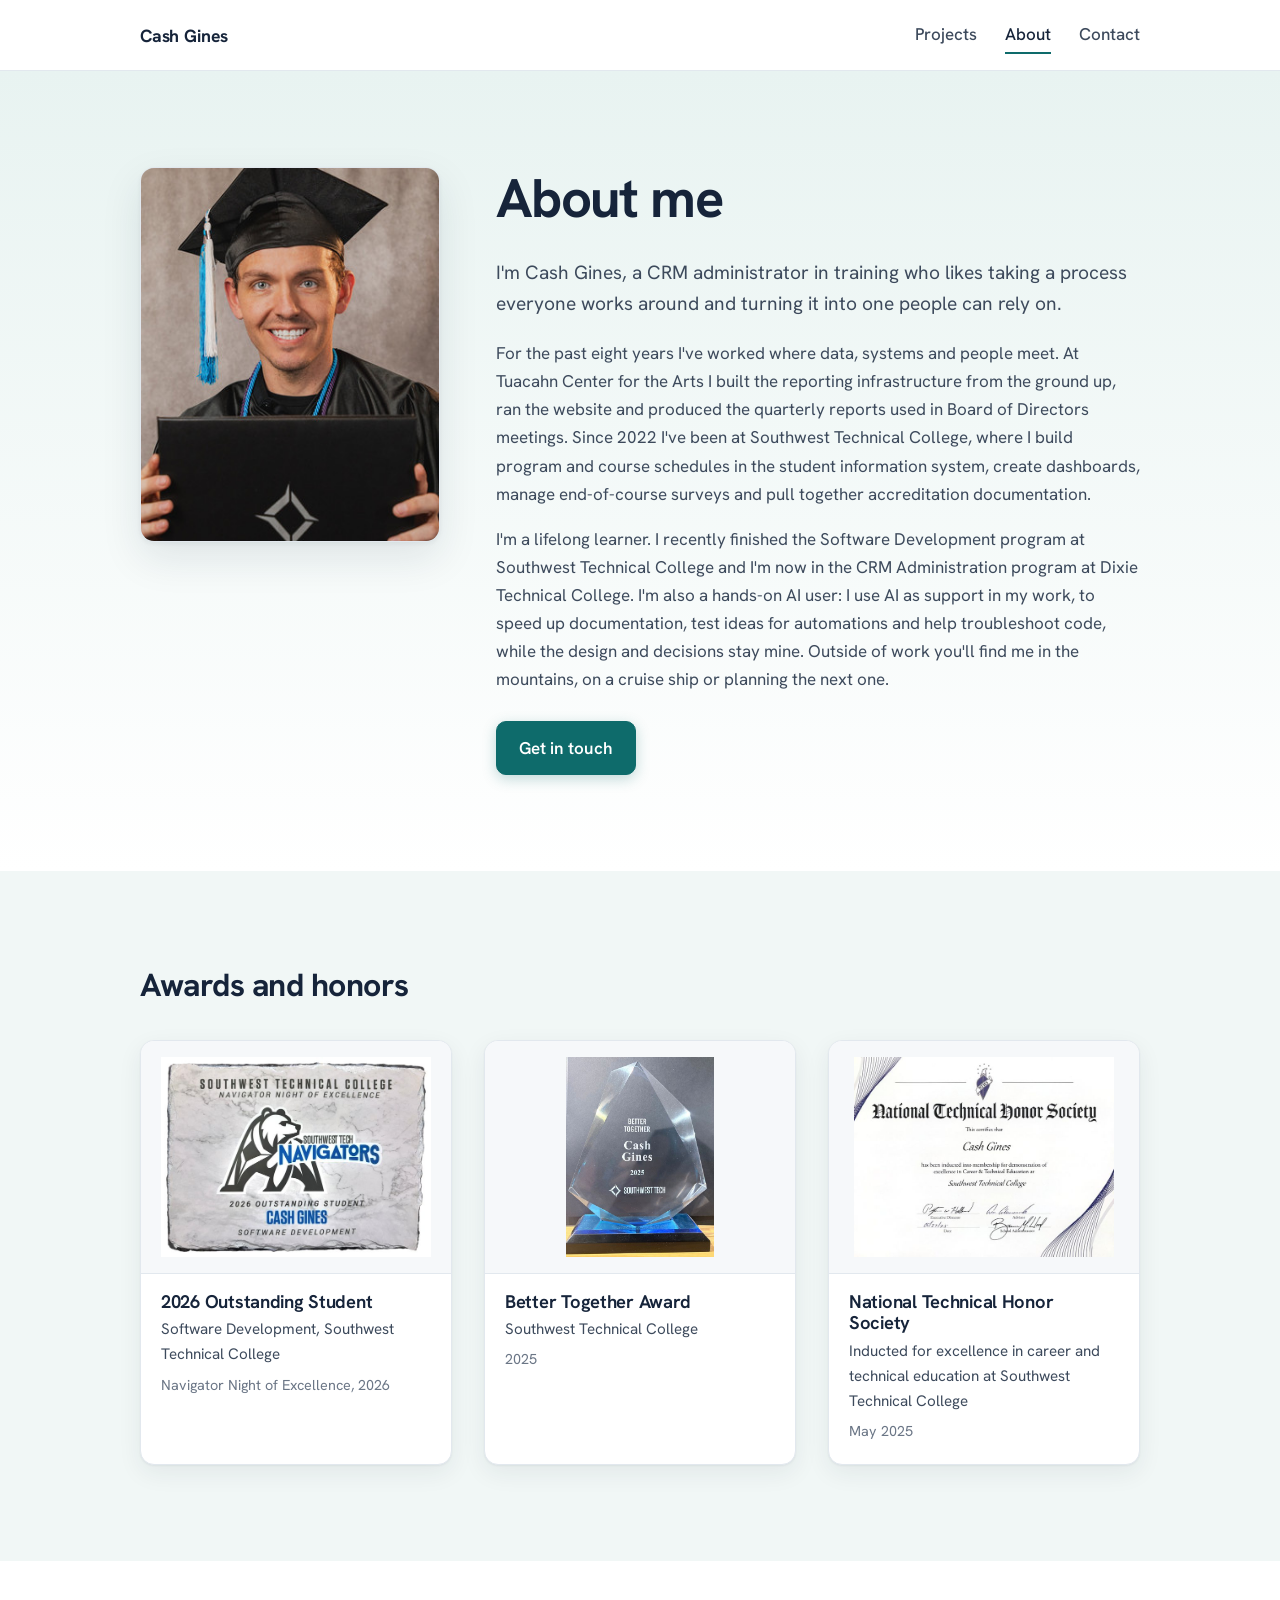
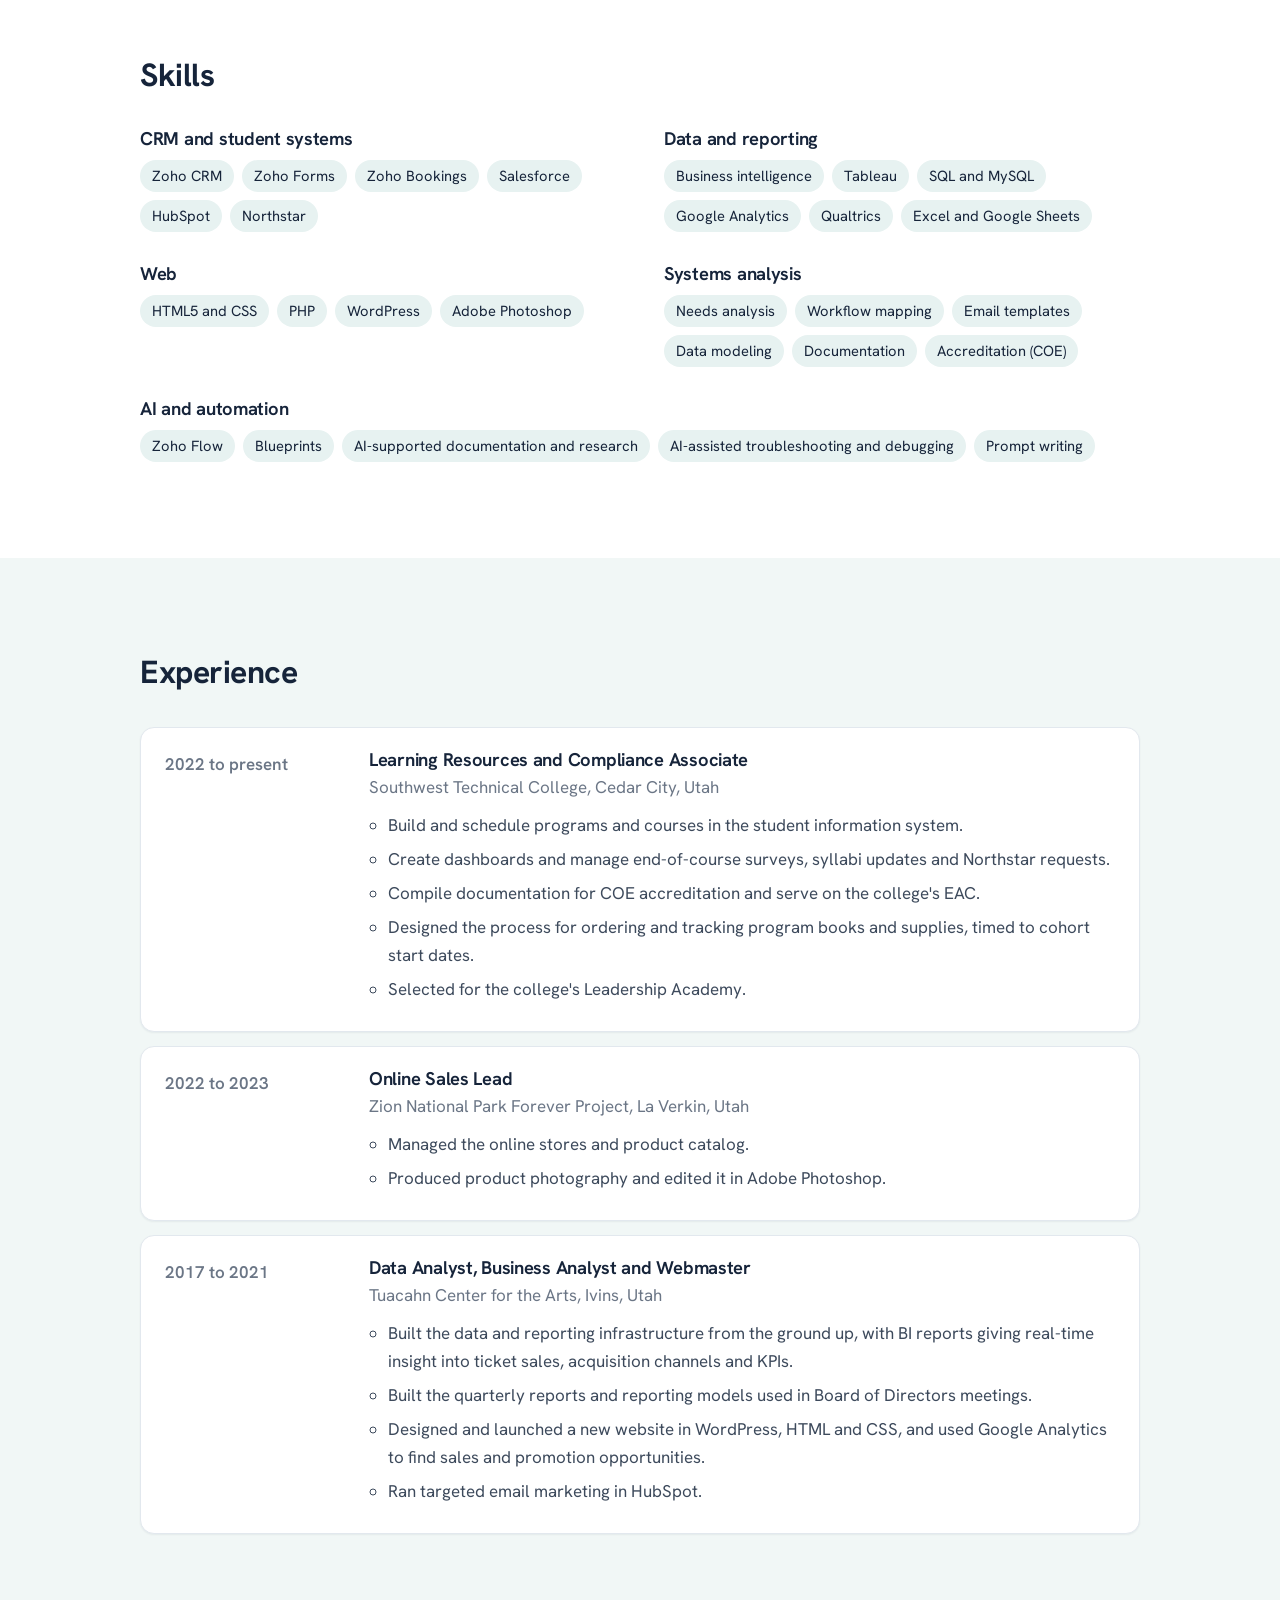
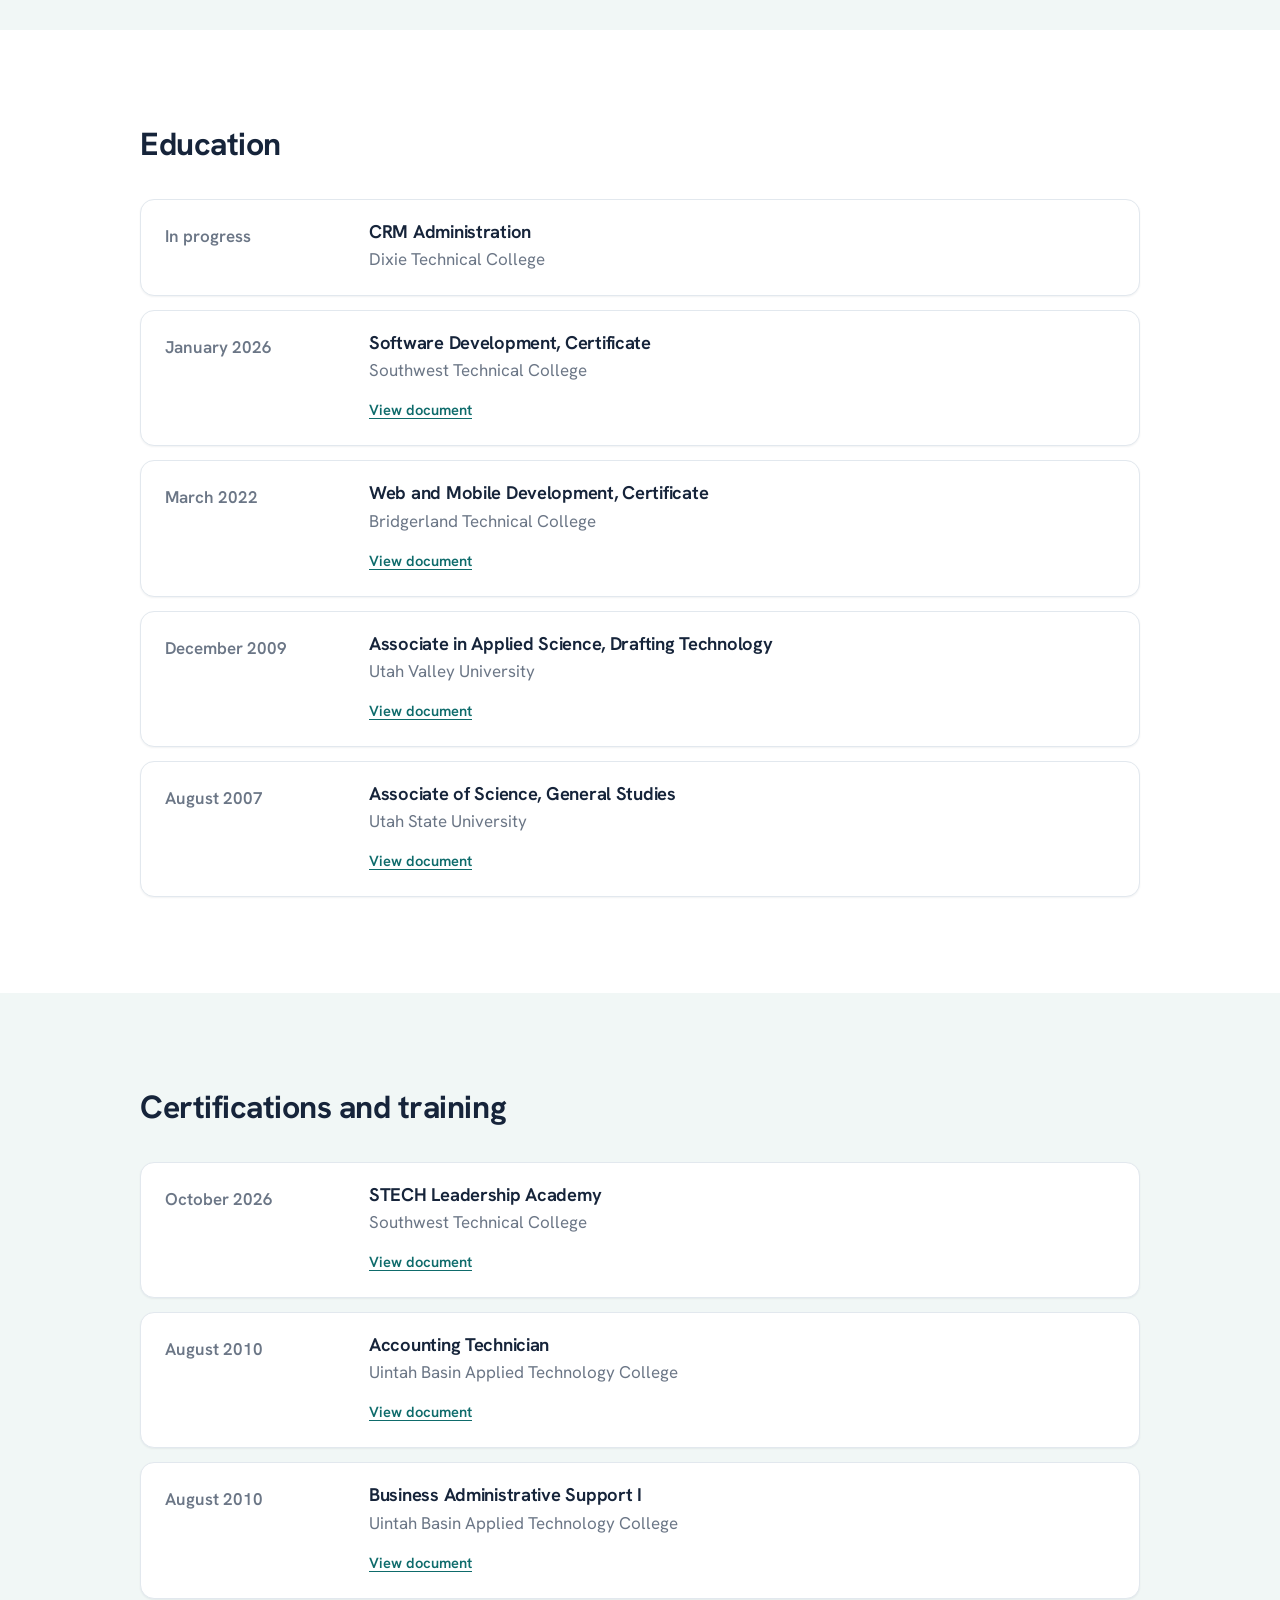
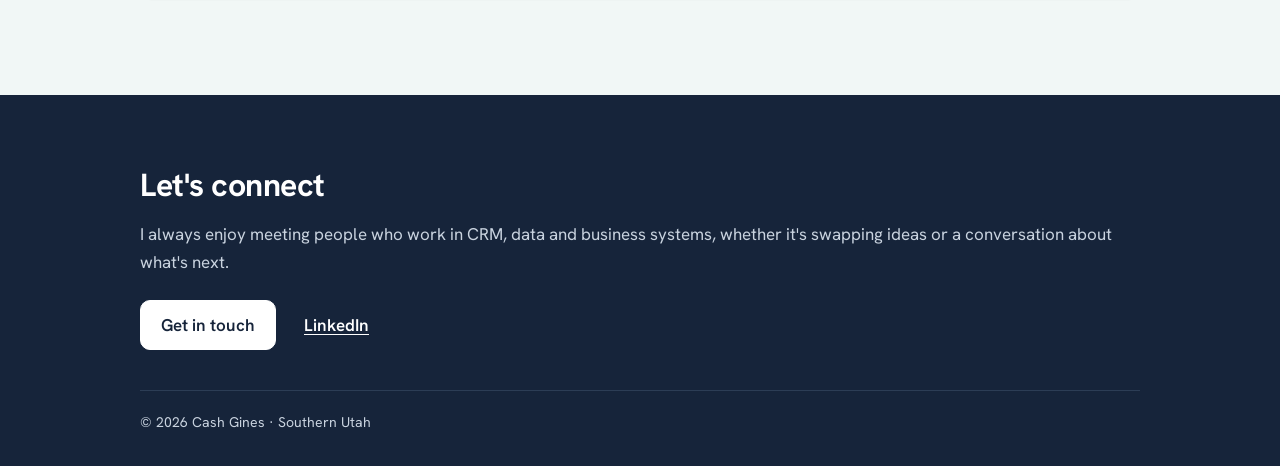
==== commit 737e4e90: "Update about.html" ====
--- a/about.html
+++ b/about.html
@@ -38,8 +38,8 @@
         <div>
           <h1>About me</h1>
           <p class="lead">I'm Cash Gines, a CRM administrator in training who likes taking a process everyone works around and turning it into one people can rely on.</p>
-          <p>For the past eight years I've worked where data, systems and people meet. At Tuacahn Center for the Arts I built the reporting infrastructure from the ground up, ran the website and presented to the Board of Directors each quarter. Since 2022 I've been at Southwest Technical College, where I build program and course schedules in the student information system, create dashboards, manage end-of-course surveys and pull together accreditation documentation.</p>
-          <p>I'm a lifelong learner. I recently finished the Software Development program at Southwest Technical College and I'm now in the CRM Administration program at Dixie Technical College. I'm also a hands-on AI user: I use AI as support in my work, to speed up documentation, test ideas for automations and help troubleshoot code, while the design and decisions stay mine. Outside of work you'll find me in the mountains, taking on side projects or planning the next trip.</p>
+          <p>For the past eight years I've worked where data, systems and people meet. At Tuacahn Center for the Arts I built the reporting infrastructure from the ground up, ran the website and produced the quarterly reports used in Board of Directors meetings. Since 2022 I've been at Southwest Technical College, where I build program and course schedules in the student information system, create dashboards, manage end-of-course surveys and pull together accreditation documentation.</p>
+          <p>I'm a lifelong learner. I recently finished the Software Development program at Southwest Technical College and I'm now in the CRM Administration program at Dixie Technical College. I'm also a hands-on AI user: I use AI as support in my work, to speed up documentation, test ideas for automations and help troubleshoot code, while the design and decisions stay mine. Outside of work you'll find me in the mountains, on a cruise ship or planning the next one.</p>
           <div class="actions">
             <a class="btn btn-primary" href="contact.html">Get in touch</a>
           </div>
@@ -149,7 +149,7 @@
               <div class="where">Tuacahn Center for the Arts, Ivins, Utah</div>
               <ul>
                 <li>Built the data and reporting infrastructure from the ground up, with BI reports giving real-time insight into ticket sales, acquisition channels and KPIs.</li>
-                <li>Created reporting models presented to the Board of Directors each quarter.</li>
+                <li>Built the quarterly reports and reporting models used in Board of Directors meetings.</li>
                 <li>Designed and launched a new website in WordPress, HTML and CSS, and used Google Analytics to find sales and promotion opportunities.</li>
                 <li>Ran targeted email marketing in HubSpot.</li>
               </ul>
--- a/assets/css/style.css
+++ b/assets/css/style.css
@@ -855,3 +855,87 @@
   .doc-thumb { width: 96px; flex-shrink: 0; aspect-ratio: auto; border-bottom: 0; border-right: 1px solid var(--line); }
   .doc-body { padding: 12px 14px; }
 }
+
+/* ---------- Video series (case study) ---------- */
+
+.video-series {
+  display: grid;
+  grid-template-columns: minmax(0, 1.75fr) minmax(0, 1fr);
+  gap: 20px;
+  align-items: start;
+  padding-bottom: 8px;
+}
+@media (max-width: 900px) { .video-series { grid-template-columns: 1fr; } }
+.vs-player .media-frame { box-shadow: var(--shadow-lg); }
+.vs-placeholder { flex-direction: column; gap: 6px; display: flex; align-items: center; justify-content: center; }
+.vs-ph-title { color: #fff; font-weight: 650; font-size: 1.2rem; }
+.vs-now { margin: 12px 2px 0; font-size: 0.92rem; color: var(--muted); max-width: none; }
+.vs-list {
+  background: var(--surface);
+  border: 1px solid var(--line);
+  border-radius: var(--radius);
+  box-shadow: var(--shadow);
+  padding: 16px;
+}
+.vs-heading { font-size: 1.1rem; margin: 2px 6px 12px; }
+.vs-list ol { list-style: none; margin: 0; padding: 0; display: grid; gap: 4px; }
+.vs-item {
+  display: flex;
+  gap: 12px;
+  width: 100%;
+  text-align: left;
+  font: inherit;
+  color: inherit;
+  background: transparent;
+  border: 1px solid transparent;
+  border-radius: 10px;
+  padding: 10px;
+  cursor: pointer;
+  transition: background-color 0.15s, border-color 0.15s;
+}
+.vs-item:hover { background: var(--band); }
+.vs-item.is-active { background: var(--accent-soft); border-color: #bcdcd7; }
+.vs-num {
+  flex-shrink: 0;
+  width: 28px;
+  height: 28px;
+  border-radius: 50%;
+  display: grid;
+  place-items: center;
+  font-size: 0.85rem;
+  font-weight: 700;
+  color: var(--accent);
+  background: var(--surface);
+  border: 1.5px solid #bcdcd7;
+}
+.vs-item.is-active .vs-num { background: var(--accent); border-color: var(--accent); color: #fff; }
+.vs-text { display: flex; flex-direction: column; gap: 2px; min-width: 0; }
+.vs-title { font-weight: 650; color: var(--ink); line-height: 1.3; }
+.vs-desc { font-size: 0.86rem; color: var(--text); line-height: 1.45; }
+.vs-meta { display: flex; gap: 8px; margin-top: 2px; font-size: 0.78rem; color: var(--muted); }
+.vs-soon {
+  padding: 1px 8px;
+  border-radius: 999px;
+  background: #fcf2e3;
+  color: #8a5a12;
+  font-weight: 600;
+}
+.vs-item.is-ready .vs-soon { display: none; }
+@media (prefers-reduced-motion: reduce) { .vs-item { transition: none; } }
+/* Compact list: title and status on one line, description only for the selected part */
+.vs-item { align-items: flex-start; padding: 9px 10px; }
+.vs-text { flex: 1; flex-direction: row; flex-wrap: wrap; align-items: center; column-gap: 8px; row-gap: 2px; padding-top: 3px; }
+.vs-title { flex: 1 1 auto; }
+.vs-meta { margin-top: 0; margin-left: auto; }
+.vs-desc { display: none; flex-basis: 100%; margin-top: 2px; }
+.vs-item.is-active .vs-desc { display: block; }
+/* The selected part's description shows under the player instead of in the list */
+.vs-item .vs-desc, .vs-item.is-active .vs-desc { display: none; }
+.vs-text { padding-top: 2px; }
+.vs-caption { margin: 14px 2px 0; }
+.vs-caption .vs-now { margin: 0 0 2px; font-size: 0.85rem; font-weight: 600; color: var(--accent); }
+.vs-cap-title { margin: 0 0 4px; font-size: 1.25rem; }
+.vs-cap-desc { margin: 0; color: var(--text); max-width: 60ch; }
+.vs-text { flex-wrap: nowrap; align-items: flex-start; }
+.vs-title { min-width: 0; }
+.vs-meta { flex-shrink: 0; padding-top: 1px; }
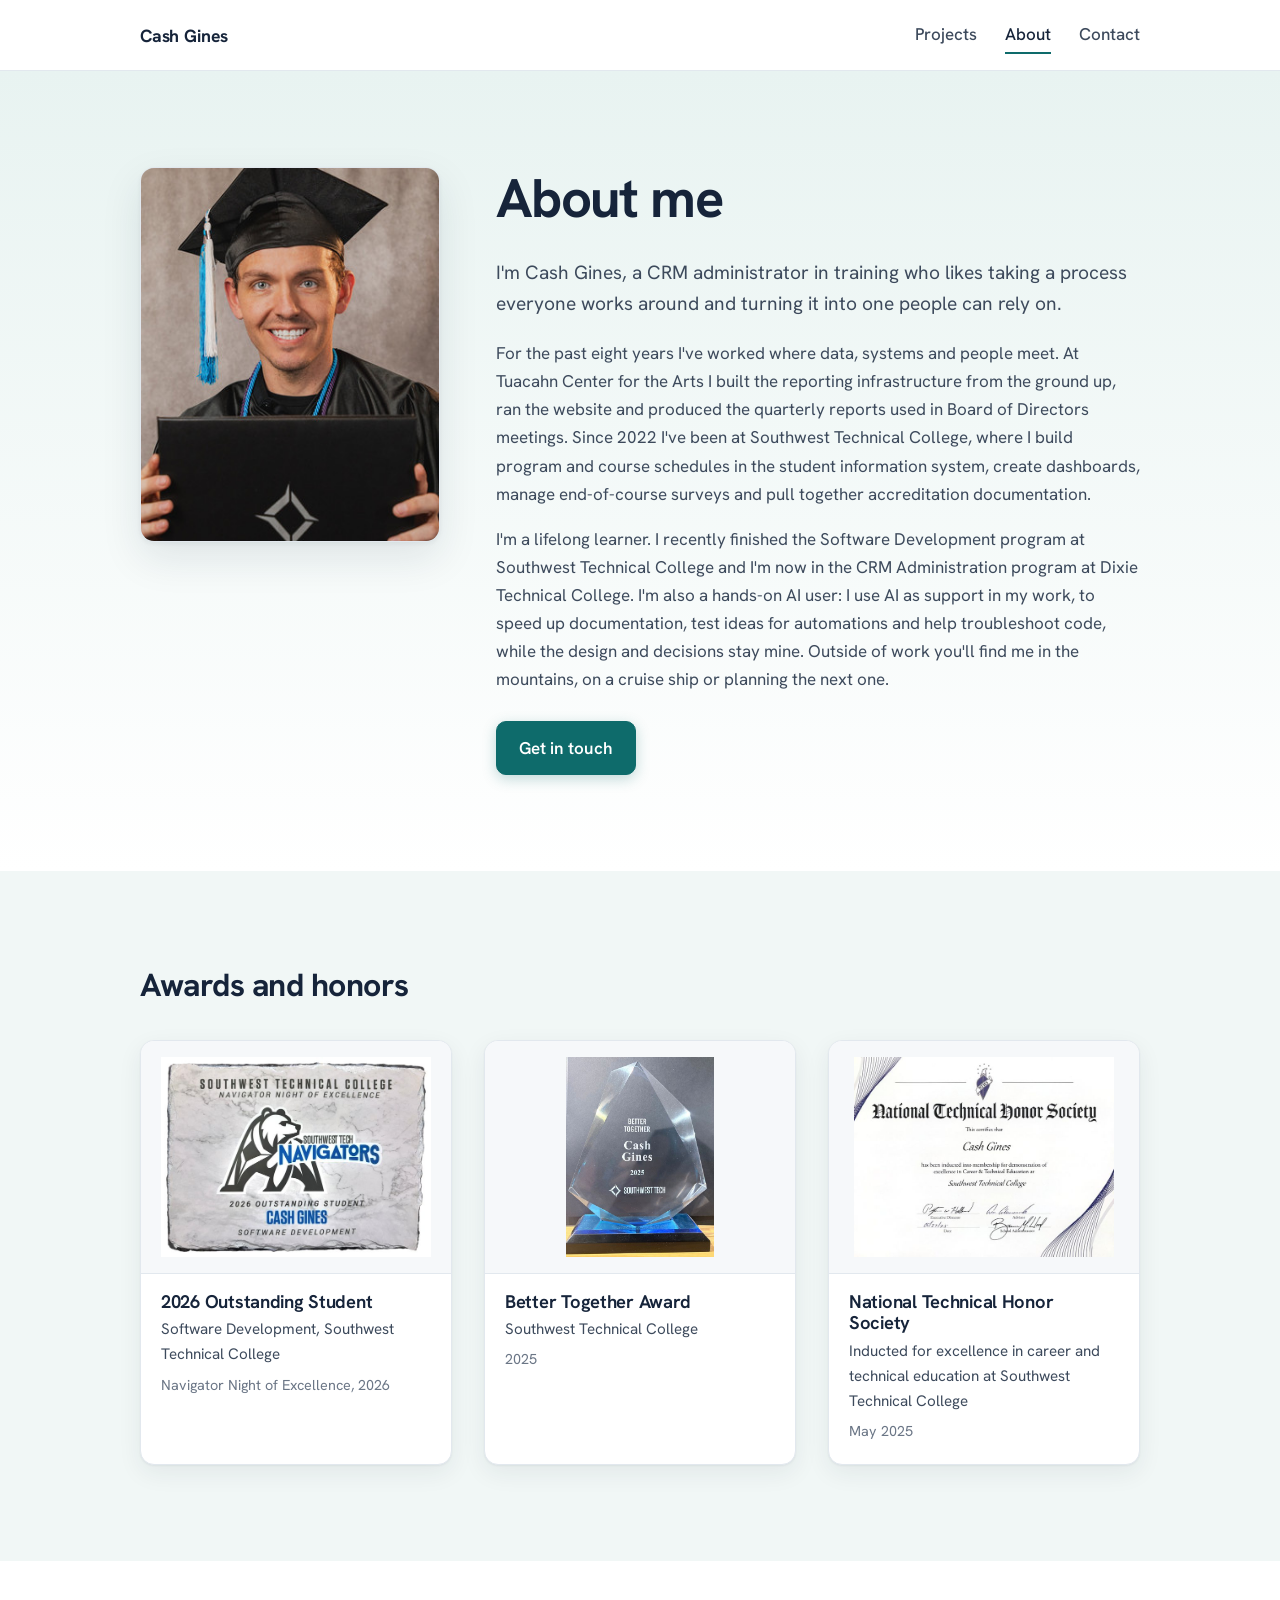
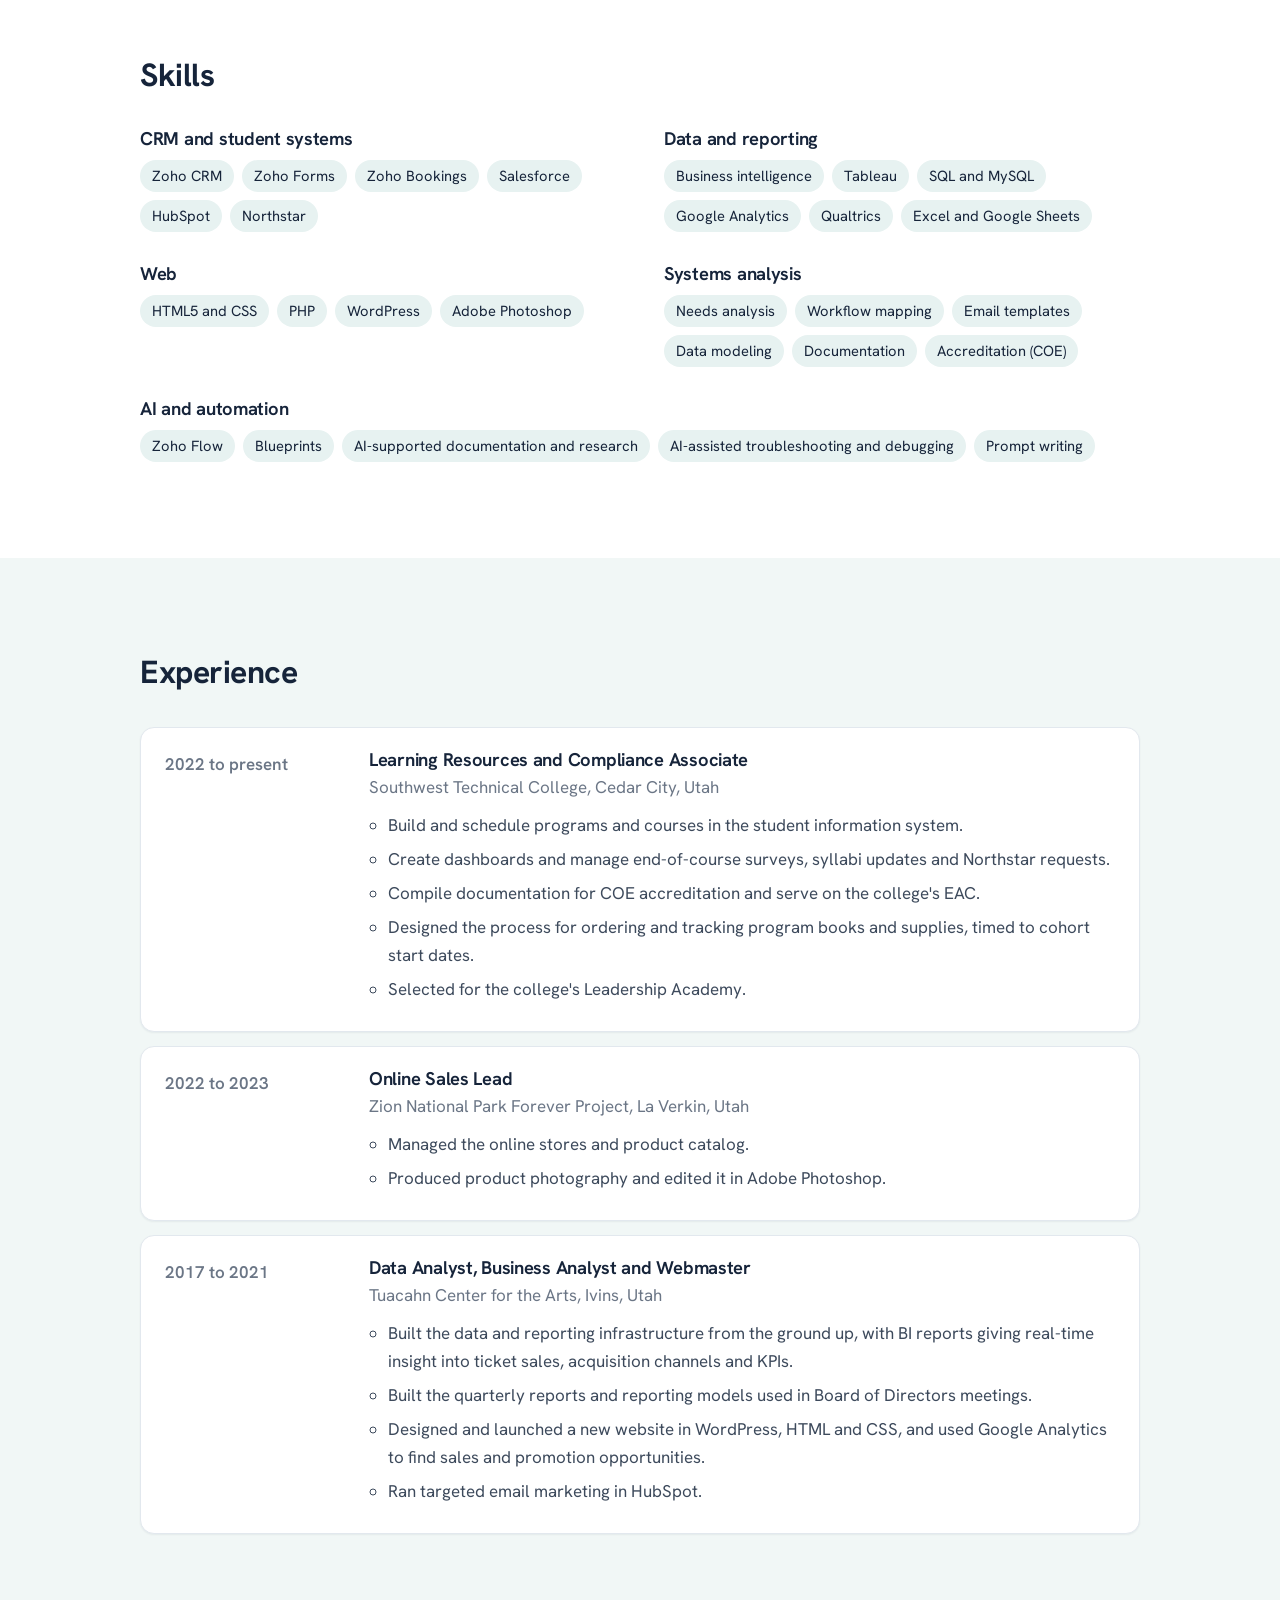
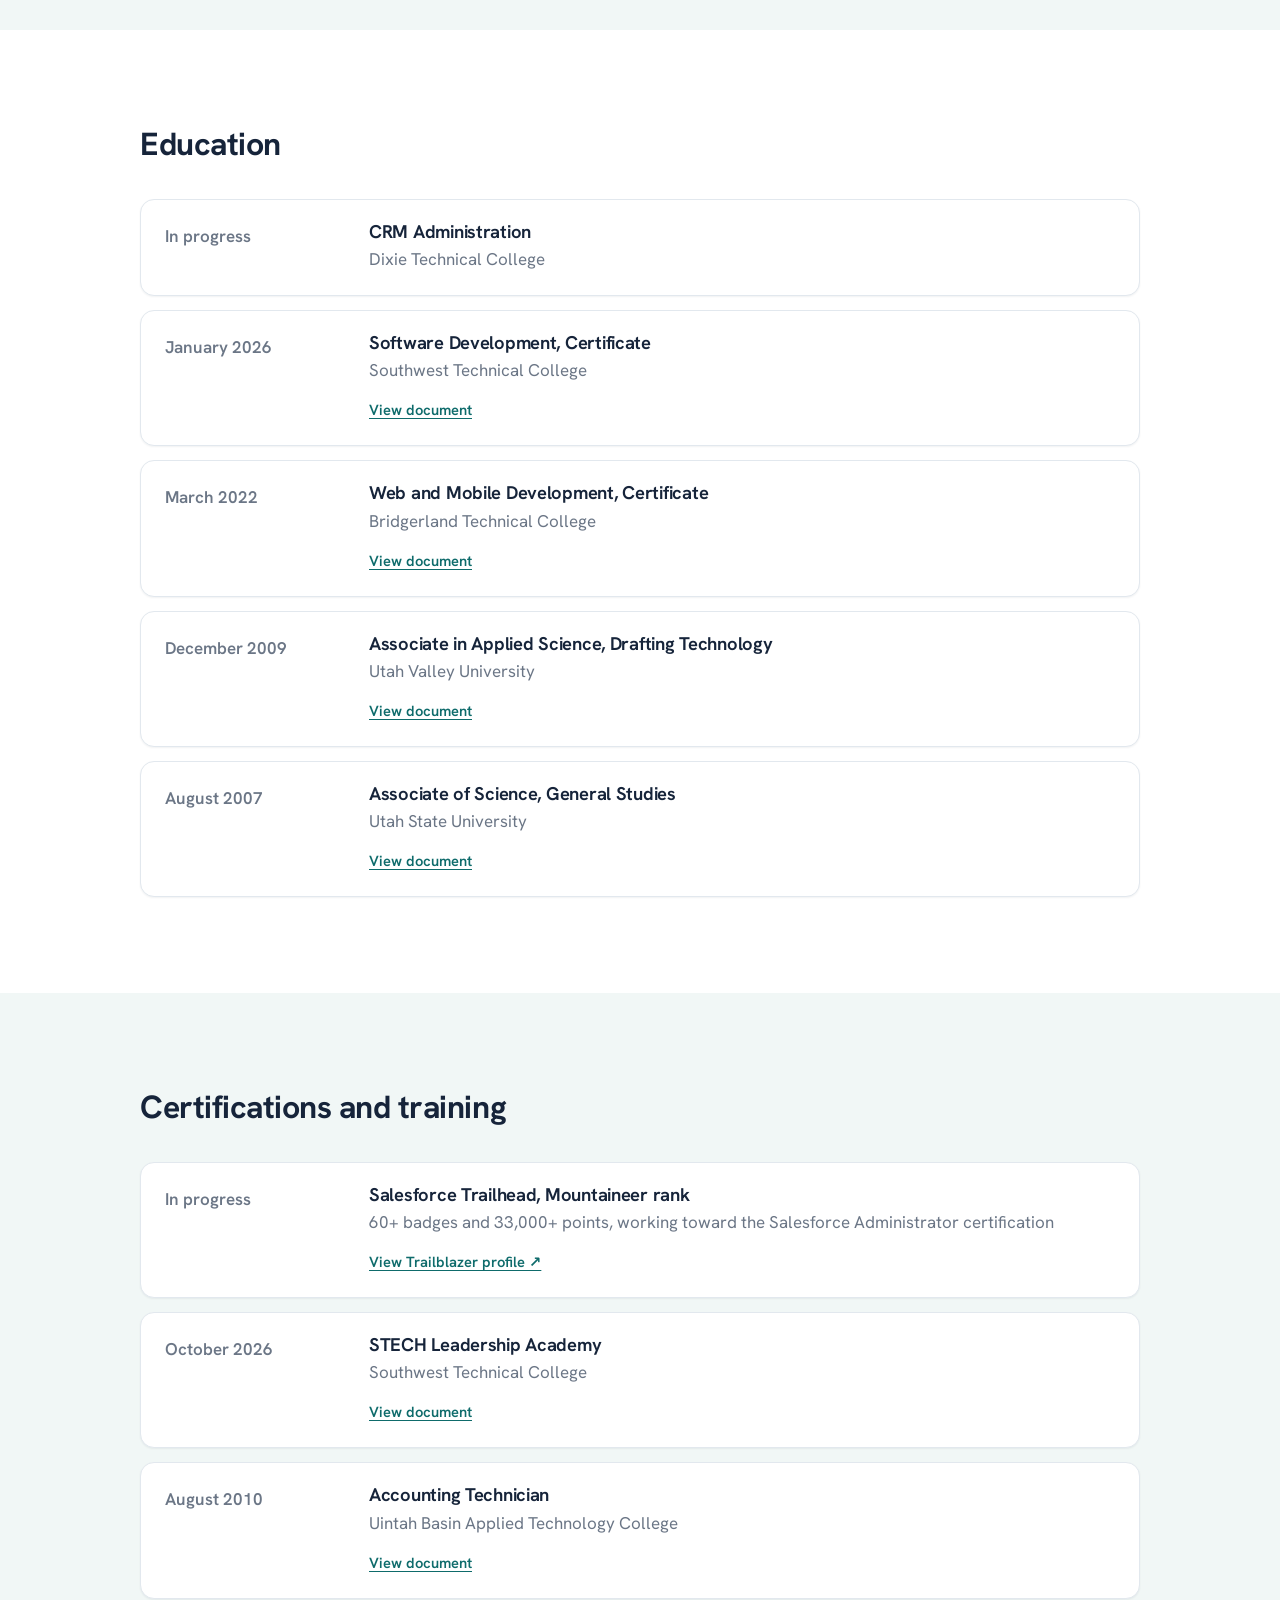
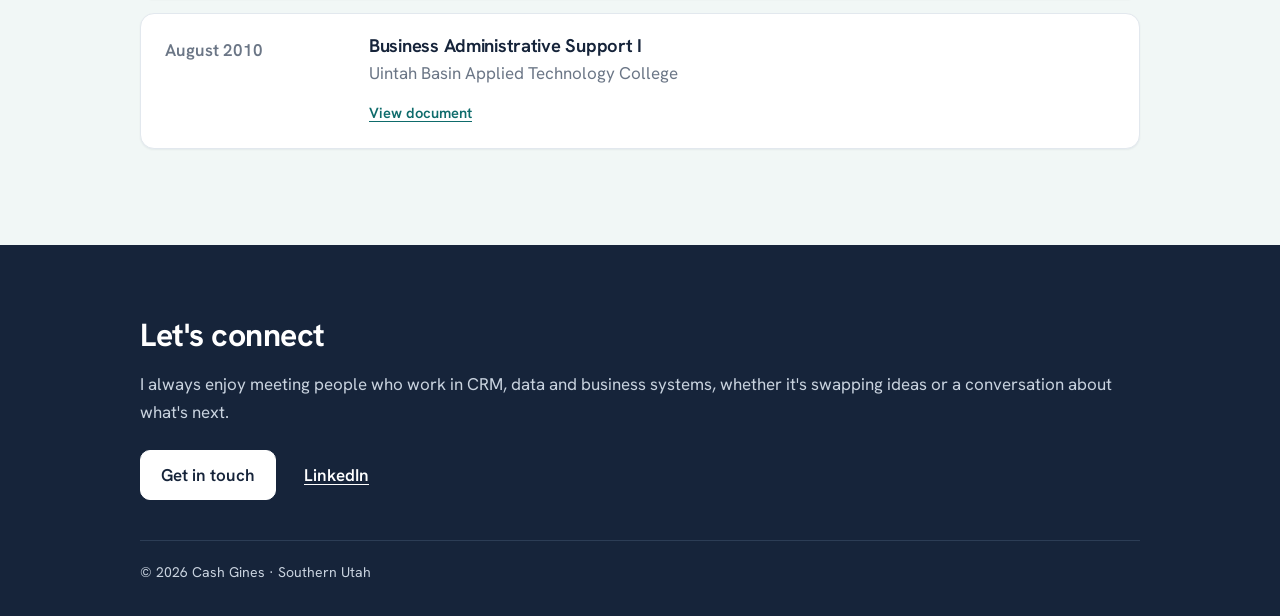
==== commit e18b8b70: "Update about.html" ====
--- a/about.html
+++ b/about.html
@@ -211,6 +211,14 @@
         <div class="section-intro"><h2>Certifications and training</h2></div>
         <ol class="timeline">
           <li>
+            <div class="when">In progress</div>
+            <div>
+              <h3>Salesforce Trailhead, Mountaineer rank</h3>
+              <div class="where">60+ badges and 33,000+ points, working toward the Salesforce Administrator certification</div>
+              <a class="view-doc" href="https://www.salesforce.com/trailblazer/cgines2" target="_blank" rel="noopener" aria-label="View Trailblazer profile (opens in a new tab)">View Trailblazer profile <span aria-hidden="true">↗</span></a>
+            </div>
+          </li>
+          <li>
             <div class="when">October 2026</div>
             <div>
               <h3>STECH Leadership Academy</h3>
--- a/assets/css/style.css
+++ b/assets/css/style.css
@@ -171,15 +171,16 @@
 .hero h1 { margin-bottom: 0; }
 .accent-text { color: var(--accent); }
 .underline-pop { position: relative; white-space: nowrap; }
+/* Hand-drawn double stroke under "actually use." */
 .underline-pop::after {
   content: "";
   position: absolute;
   left: 0;
-  right: 0.25em;
-  bottom: -0.08em;
-  height: 0.14em;
-  border-radius: 4px;
-  background: #e8a33d;
+  right: 0;
+  bottom: -0.24em;
+  height: 0.44em;
+  background: url("data:image/svg+xml,%3Csvg%20xmlns%3D%27http%3A//www.w3.org/2000/svg%27%20viewBox%3D%270%200%20200%2024%27%20preserveAspectRatio%3D%27none%27%3E%3Cpath%20d%3D%27M5%2012%20C%2060%206%2C%20130%205%2C%20195%208%20M16%2019%20C%2072%2014%2C%20140%2013%2C%20186%2016%27%20fill%3D%27none%27%20stroke%3D%27%23e8a33d%27%20stroke-width%3D%276.5%27%20stroke-linecap%3D%27round%27%20stroke-linejoin%3D%27round%27/%3E%3C/svg%3E") no-repeat center / 100% 100%;
+  pointer-events: none;
 }
 .hero .lead { margin-bottom: 0; }
 
@@ -939,3 +940,5 @@
 .vs-text { flex-wrap: nowrap; align-items: flex-start; }
 .vs-title { min-width: 0; }
 .vs-meta { flex-shrink: 0; padding-top: 1px; }
+/* Loom records at 16:10, so the series player matches that shape */
+.vs-player .media-frame { aspect-ratio: 16 / 10; }
